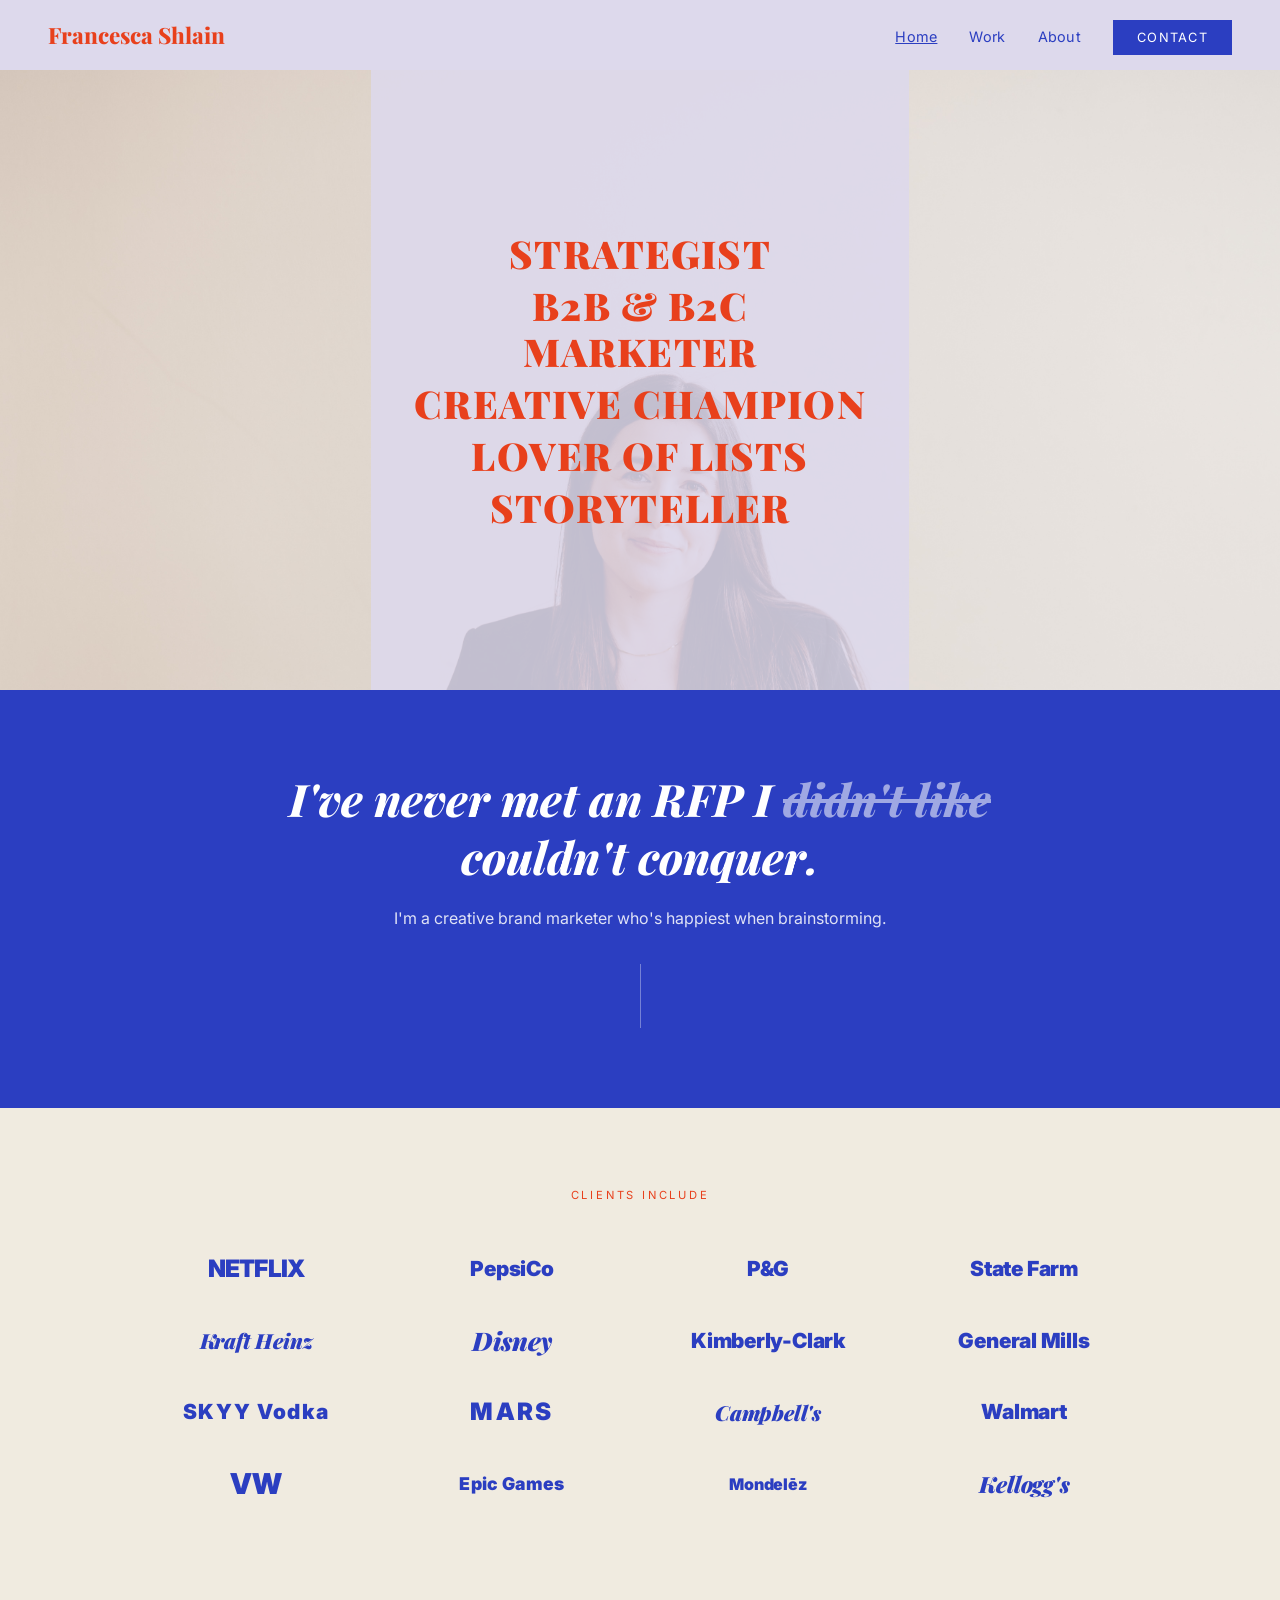
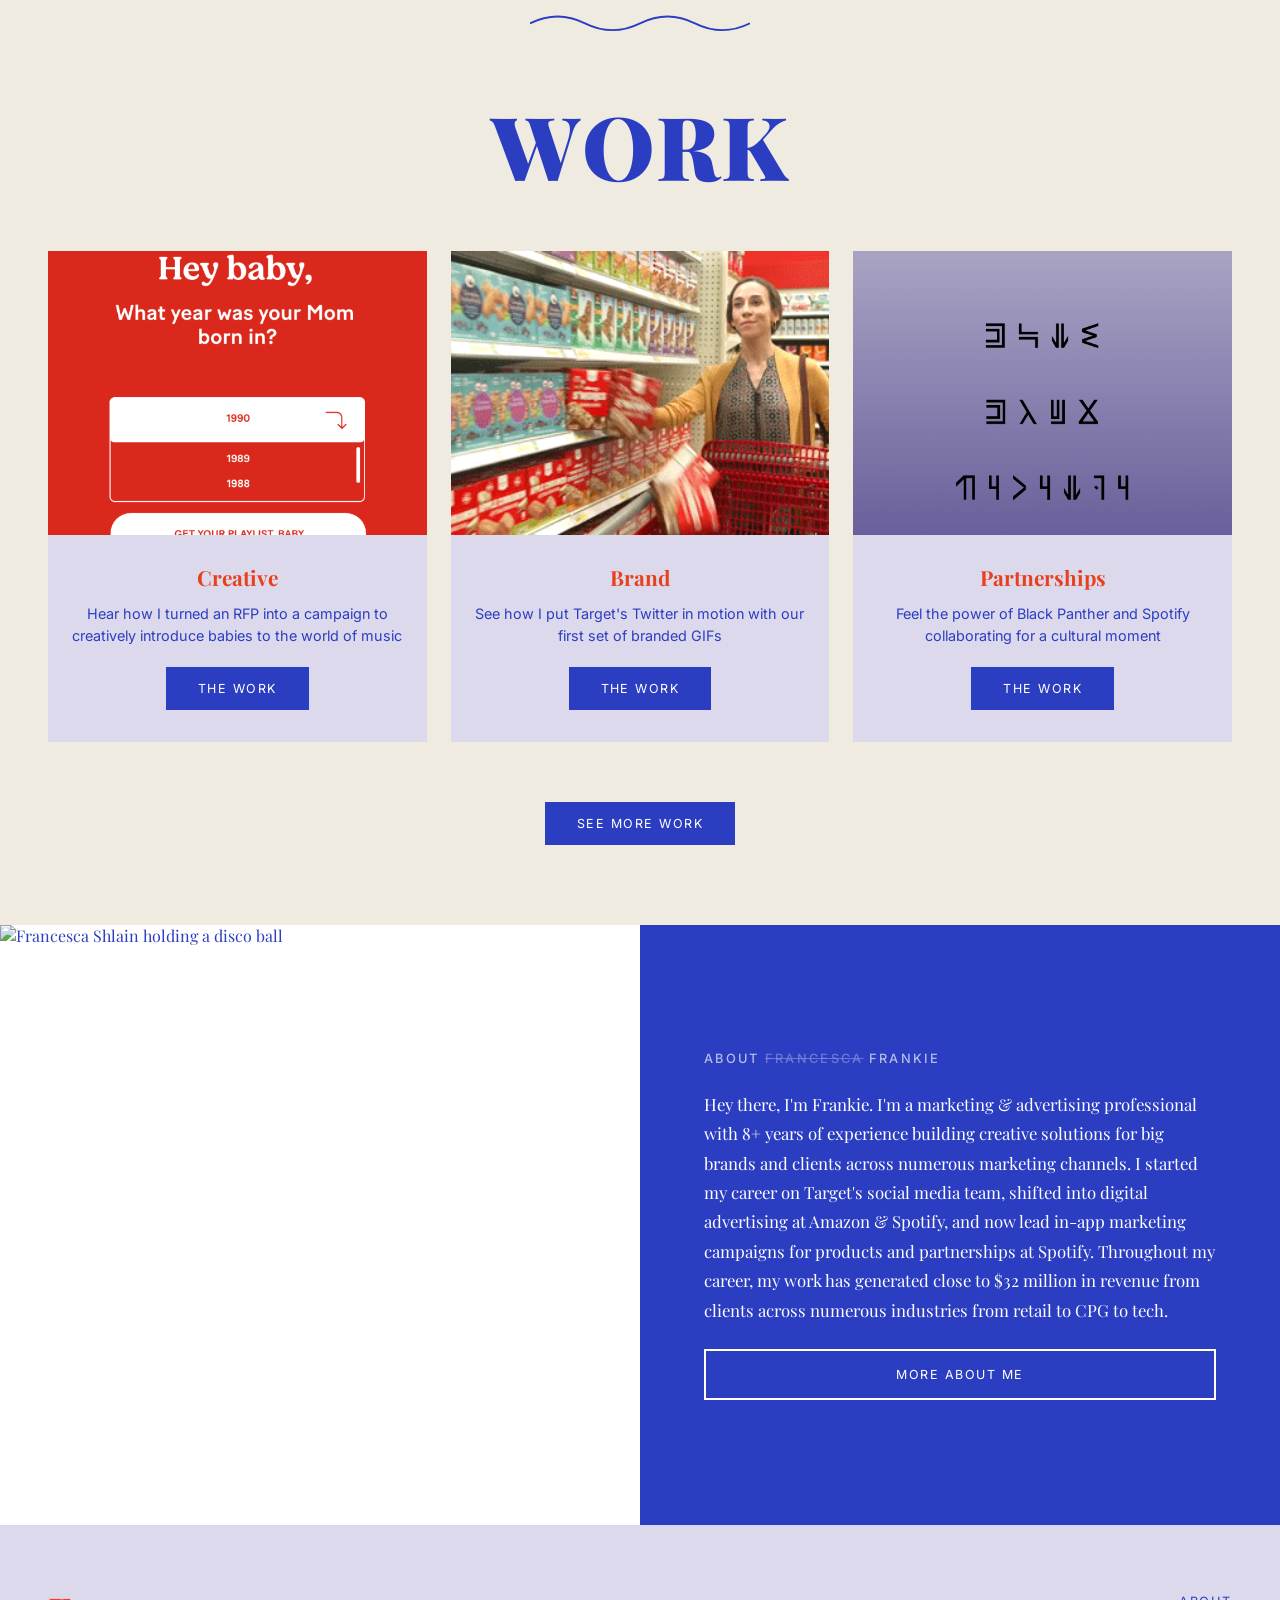
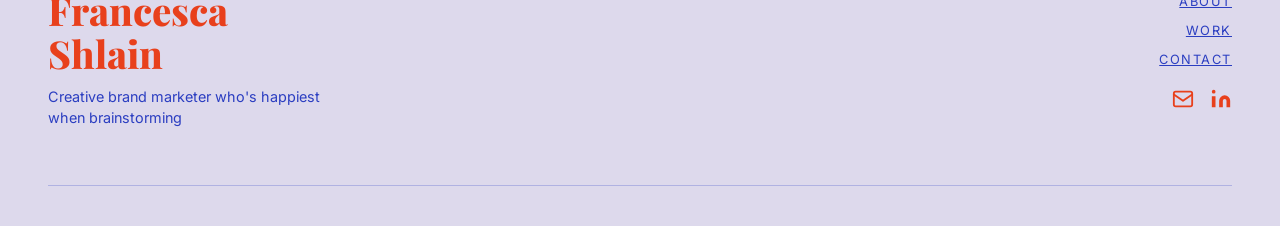
==== index.html @ 922eeb68 "Initial portfolio build" ====
<!DOCTYPE html>
<html lang="en">
<head>
  <meta charset="UTF-8">
  <meta name="viewport" content="width=device-width, initial-scale=1.0">
  <title>Francesca Shlain — Creative Brand Marketer</title>
  <link rel="preconnect" href="https://fonts.googleapis.com">
  <link rel="preconnect" href="https://fonts.gstatic.com" crossorigin>
  <link href="https://fonts.googleapis.com/css2?family=Playfair+Display:ital,wght@0,700;0,800;0,900;1,700;1,800;1,900&family=Inter:wght@400;500;600&display=swap" rel="stylesheet">
  <link rel="stylesheet" href="style.css">
</head>
<body>

  <!-- NAV -->
  <nav>
    <a href="index.html" class="nav-logo">Francesca Shlain</a>
    <ul class="nav-links">
      <li><a href="index.html" class="active">Home</a></li>
      <li><a href="work.html">Work</a></li>
      <li><a href="about.html">About</a></li>
      <li><a href="contact.html" class="nav-cta">Contact</a></li>
    </ul>
  </nav>

  <!-- HERO -->
  <section class="hero">
    <div class="hero-bg"></div>
    <div class="hero-center">
      <div class="hero-titles">
        <span class="hero-title">Strategist</span>
        <span class="hero-title">B2B &amp; B2C Marketer</span>
        <span class="hero-title">Creative Champion</span>
        <span class="hero-title">Lover of Lists</span>
        <span class="hero-title">Storyteller</span>
      </div>
    </div>
  </section>

  <!-- TAGLINE -->
  <section class="tagline-section">
    <h2 class="tagline-heading">
      I've never met an RFP I <s>didn't like</s> couldn't conquer.
    </h2>
    <p class="tagline-sub">I'm a creative brand marketer who's happiest when brainstorming.</p>
    <div class="tagline-divider"></div>
  </section>

  <!-- CLIENTS -->
  <section class="clients-section">
    <p class="clients-label">Clients Include</p>
    <div class="clients-grid">
      <!--
        To use real logos: replace each <span> with
        <img src="assets/images/logos/netflix.svg" alt="Netflix">
        and remove the text + font-weight styles.
      -->
      <span class="client-logo logo-netflix">NETFLIX</span>
      <span class="client-logo logo-pepsico">PepsiCo</span>
      <span class="client-logo logo-pg">P&amp;G</span>
      <span class="client-logo logo-statefarm">State Farm</span>
      <span class="client-logo logo-kraftheinz">Kraft Heinz</span>
      <span class="client-logo logo-disney">Disney</span>
      <span class="client-logo logo-kc">Kimberly-Clark</span>
      <span class="client-logo logo-gm">General Mills</span>
      <span class="client-logo logo-skyy">SKYY Vodka</span>
      <span class="client-logo logo-mars">MARS</span>
      <span class="client-logo logo-campbells">Campbell's</span>
      <span class="client-logo logo-walmart">Walmart</span>
      <span class="client-logo logo-vw">VW</span>
      <span class="client-logo logo-epic">Epic Games</span>
      <span class="client-logo logo-mondelez">Mondelēz</span>
      <span class="client-logo logo-kelloggs">Kellogg's</span>
    </div>
  </section>

  <!-- WAVY DIVIDER -->
  <div class="wavy-divider">
    <svg viewBox="0 0 240 40" fill="none" xmlns="http://www.w3.org/2000/svg" aria-hidden="true">
      <path d="M0 20 Q30 5 60 20 Q90 35 120 20 Q150 5 180 20 Q210 35 240 20" stroke="#2B3EC1" stroke-width="2" fill="none"/>
    </svg>
  </div>

  <!-- WORK PREVIEW -->
  <section class="work-section">
    <h2 class="work-heading">Work</h2>
    <div class="work-grid">

      <div class="work-card">
        <img src="assets/images/work-creative.png" alt="Creative — Baby playlist campaign" class="work-card-img">
        <div class="work-card-body">
          <h3 class="work-card-title">Creative</h3>
          <p class="work-card-desc">Hear how I turned an RFP into a campaign to creatively introduce babies to the world of music</p>
          <a href="work.html#creative" class="btn-blue">The Work</a>
        </div>
      </div>

      <div class="work-card">
        <img src="assets/images/work-brand.gif" alt="Brand — Target Twitter GIFs" class="work-card-img">
        <div class="work-card-body">
          <h3 class="work-card-title">Brand</h3>
          <p class="work-card-desc">See how I put Target's Twitter in motion with our first set of branded GIFs</p>
          <a href="work.html#brand" class="btn-blue">The Work</a>
        </div>
      </div>

      <div class="work-card">
        <img src="assets/images/work-partnerships.png" alt="Partnerships — Black Panther x Spotify" class="work-card-img">
        <div class="work-card-body">
          <h3 class="work-card-title">Partnerships</h3>
          <p class="work-card-desc">Feel the power of Black Panther and Spotify collaborating for a cultural moment</p>
          <a href="work.html#partnerships" class="btn-blue">The Work</a>
        </div>
      </div>

    </div>
    <div class="center">
      <a href="work.html" class="btn-blue">See More Work</a>
    </div>
  </section>

  <!-- ABOUT PREVIEW -->
  <section class="about-split">
    <div class="about-photo-side">
      <img src="assets/images/about-photo.gif" alt="Francesca Shlain holding a disco ball">
    </div>
    <div class="about-text-side">
      <p class="about-eyebrow">About <s>Francesca</s> Frankie</p>
      <p class="about-body">
        Hey there, I'm Frankie. I'm a marketing &amp; advertising professional with 8+ years of experience
        building creative solutions for big brands and clients across numerous marketing channels. I started
        my career on Target's social media team, shifted into digital advertising at Amazon &amp; Spotify,
        and now lead in-app marketing campaigns for products and partnerships at Spotify. Throughout my
        career, my work has generated close to $32 million in revenue from clients across numerous
        industries from retail to CPG to tech.
      </p>
      <a href="about.html" class="btn-outline-white">More About Me</a>
    </div>
  </section>

  <!-- FOOTER -->
  <footer>
    <div class="footer-left">
      <div class="footer-name">Francesca<br>Shlain</div>
      <p class="footer-tagline">Creative brand marketer who's happiest when brainstorming</p>
    </div>
    <div class="footer-right">
      <ul class="footer-nav">
        <li><a href="about.html">About</a></li>
        <li><a href="work.html">Work</a></li>
        <li><a href="contact.html">Contact</a></li>
      </ul>
      <div class="footer-icons">
        <a href="mailto:fshlain@umich.edu" title="Email" aria-label="Email">
          <svg width="22" height="22" viewBox="0 0 24 24" fill="none" stroke="currentColor" stroke-width="2" stroke-linecap="round" stroke-linejoin="round"><rect x="2" y="4" width="20" height="16" rx="2"/><path d="m2 7 10 7 10-7"/></svg>
        </a>
        <a href="https://www.linkedin.com/in/francescashlain" title="LinkedIn" aria-label="LinkedIn" target="_blank" rel="noopener">
          <svg width="22" height="22" viewBox="0 0 24 24" fill="currentColor"><path d="M16 8a6 6 0 0 1 6 6v7h-4v-7a2 2 0 0 0-2-2 2 2 0 0 0-2 2v7h-4v-7a6 6 0 0 1 6-6z"/><rect x="2" y="9" width="4" height="12"/><circle cx="4" cy="4" r="2"/></svg>
        </a>
      </div>
    </div>
    <hr class="footer-rule">
  </footer>

</body>
</html>
---- style.css ----
/* =============================================
   Francesca Shlain — Portfolio
   style.css
   ============================================= */

*, *::before, *::after {
  box-sizing: border-box;
  margin: 0;
  padding: 0;
}

:root {
  --lavender: #ddd9ec;
  --blue:     #2B3EC1;
  --red:      #E8401C;
  --cream:    #f0ebe0;
  --white:    #ffffff;
}

body {
  font-family: 'Playfair Display', serif;
  color: var(--blue);
  overflow-x: hidden;
}

/* =============================================
   NAV
   ============================================= */
nav {
  background: var(--lavender);
  display: flex;
  justify-content: space-between;
  align-items: center;
  padding: 20px 48px;
  position: relative;
  z-index: 10;
}

.nav-logo {
  font-family: 'Playfair Display', serif;
  font-weight: 800;
  font-size: 1.4rem;
  color: var(--red);
  text-decoration: none;
}

.nav-links {
  list-style: none;
  display: flex;
  align-items: center;
  gap: 32px;
}

.nav-links a {
  font-family: 'Inter', sans-serif;
  font-size: 0.9rem;
  color: var(--blue);
  text-decoration: none;
  letter-spacing: 0.02em;
}

.nav-links a:hover,
.nav-links a.active {
  text-decoration: underline;
}

.nav-links .nav-cta {
  background: var(--blue);
  color: var(--white);
  padding: 10px 24px;
  font-size: 0.8rem;
  letter-spacing: 0.1em;
  text-transform: uppercase;
  text-decoration: none !important;
}

.nav-links .nav-cta:hover {
  opacity: 0.85;
}

/* =============================================
   HERO
   ============================================= */
.hero {
  position: relative;
  min-height: 620px;
  display: flex;
  align-items: stretch;
  justify-content: center;
  overflow: hidden;
  background: #c5c0b8; /* fallback while image loads */
}

.hero-bg {
  position: absolute;
  inset: 0;
  background-image: url('assets/images/hero-photo.jpg');
  background-size: cover;
  background-position: center top;
  background-repeat: no-repeat;
}

.hero-center {
  position: relative;
  z-index: 2;
  background: rgba(221, 217, 236, 0.88);
  width: 42%;
  display: flex;
  flex-direction: column;
  justify-content: center;
  align-items: center;
  padding: 100px 40px;
  text-align: center;
}

.hero-titles {
  display: flex;
  flex-direction: column;
  gap: 6px;
}

.hero-title {
  font-family: 'Playfair Display', serif;
  font-weight: 900;
  font-size: clamp(1.6rem, 3vw, 2.8rem);
  color: var(--red);
  text-transform: uppercase;
  letter-spacing: 0.03em;
  line-height: 1.2;
}

/* =============================================
   TAGLINE SECTION
   ============================================= */
.tagline-section {
  background: var(--blue);
  padding: 80px 48px;
  display: flex;
  flex-direction: column;
  align-items: center;
  text-align: center;
  gap: 20px;
}

.tagline-heading {
  font-family: 'Playfair Display', serif;
  font-weight: 800;
  font-style: italic;
  font-size: clamp(1.8rem, 3.5vw, 3rem);
  color: var(--white);
  max-width: 780px;
  line-height: 1.3;
}

.tagline-heading s {
  opacity: 0.55;
}

.tagline-sub {
  font-family: 'Inter', sans-serif;
  font-size: 1rem;
  color: rgba(255, 255, 255, 0.85);
  max-width: 560px;
  line-height: 1.6;
}

.tagline-divider {
  width: 1px;
  height: 64px;
  background: rgba(255, 255, 255, 0.35);
  margin-top: 12px;
}

/* =============================================
   CLIENTS SECTION
   ============================================= */
.clients-section {
  background: var(--cream);
  padding: 80px 48px;
}

.clients-label {
  font-family: 'Inter', sans-serif;
  font-size: 0.7rem;
  letter-spacing: 0.25em;
  text-transform: uppercase;
  color: var(--red);
  text-align: center;
  margin-bottom: 52px;
}

.clients-grid {
  display: grid;
  grid-template-columns: repeat(4, 1fr);
  gap: 40px 24px;
  max-width: 1000px;
  margin: 0 auto;
  align-items: center;
  justify-items: center;
}

/* Text-based logo styles — swap for <img> tags when you have SVGs */
.client-logo {
  font-family: 'Inter', sans-serif;
  font-weight: 900;
  font-size: 1.3rem;
  color: var(--blue);
  text-align: center;
  letter-spacing: -0.01em;
}

.logo-netflix  { font-size: 1.5rem; letter-spacing: -0.03em; }
.logo-disney   { font-family: 'Playfair Display', serif; font-style: italic; font-size: 1.6rem; }
.logo-mars     { font-size: 1.5rem; letter-spacing: 0.1em; }
.logo-campbells { font-family: 'Playfair Display', serif; font-style: italic; }
.logo-kelloggs { font-family: 'Playfair Display', serif; font-style: italic; font-size: 1.4rem; }
.logo-kraftheinz { font-family: 'Playfair Display', serif; font-style: italic; }
.logo-skyy     { letter-spacing: 0.08em; }
.logo-vw       { font-size: 1.8rem; }
.logo-epic     { font-size: 1.1rem; letter-spacing: 0.02em; }
.logo-mondelez { font-size: 1rem; }

/* =============================================
   WAVY DIVIDER
   ============================================= */
.wavy-divider {
  background: var(--cream);
  text-align: center;
  padding: 24px 0 8px;
}

.wavy-divider svg {
  width: 220px;
}

/* =============================================
   WORK SECTION
   ============================================= */
.work-section {
  background: var(--cream);
  padding: 32px 48px 80px;
}

.work-heading {
  font-family: 'Playfair Display', serif;
  font-weight: 900;
  font-size: clamp(3rem, 7vw, 5.5rem);
  color: var(--blue);
  text-transform: uppercase;
  text-align: center;
  margin-bottom: 48px;
  letter-spacing: 0.02em;
}

.work-grid {
  display: grid;
  grid-template-columns: repeat(3, 1fr);
  gap: 24px;
  max-width: 1200px;
  margin: 0 auto 52px;
}

.work-card {
  background: var(--lavender);
  display: flex;
  flex-direction: column;
}

.work-card-img {
  width: 100%;
  aspect-ratio: 4 / 3;
  object-fit: cover;
  display: block;
}

.work-card-placeholder {
  width: 100%;
  aspect-ratio: 4 / 3;
  background: #b5b0c8;
  display: flex;
  align-items: center;
  justify-content: center;
  font-family: 'Inter', sans-serif;
  font-size: 0.75rem;
  color: rgba(255, 255, 255, 0.7);
  text-align: center;
  padding: 16px;
}

.work-card-body {
  padding: 28px 24px 32px;
  flex: 1;
  display: flex;
  flex-direction: column;
  align-items: center;
  text-align: center;
  gap: 12px;
}

.work-card-title {
  font-family: 'Playfair Display', serif;
  font-weight: 700;
  font-size: 1.3rem;
  color: var(--red);
}

.work-card-desc {
  font-family: 'Inter', sans-serif;
  font-size: 0.9rem;
  color: var(--blue);
  line-height: 1.55;
  flex: 1;
}

/* =============================================
   BUTTONS
   ============================================= */
.btn-blue {
  display: inline-block;
  background: var(--blue);
  color: var(--white);
  font-family: 'Inter', sans-serif;
  font-size: 0.78rem;
  letter-spacing: 0.12em;
  text-transform: uppercase;
  text-decoration: none;
  padding: 14px 32px;
  margin-top: 8px;
  transition: opacity 0.15s;
}

.btn-blue:hover { opacity: 0.82; }

.btn-outline-white {
  display: inline-block;
  border: 2px solid var(--white);
  color: var(--white);
  font-family: 'Inter', sans-serif;
  font-size: 0.78rem;
  letter-spacing: 0.12em;
  text-transform: uppercase;
  text-decoration: none;
  padding: 16px 32px;
  text-align: center;
  transition: background 0.15s;
}

.btn-outline-white:hover { background: rgba(255, 255, 255, 0.12); }

.btn-outline-blue {
  display: inline-block;
  border: 2px solid var(--blue);
  color: var(--blue);
  font-family: 'Inter', sans-serif;
  font-size: 0.78rem;
  letter-spacing: 0.12em;
  text-transform: uppercase;
  text-decoration: none;
  padding: 16px 48px;
  text-align: center;
  transition: background 0.15s, color 0.15s;
}

.btn-outline-blue:hover {
  background: var(--blue);
  color: var(--white);
}

.center { text-align: center; }

/* =============================================
   ABOUT SPLIT (HOME PREVIEW)
   ============================================= */
.about-split {
  display: grid;
  grid-template-columns: 1fr 1fr;
  min-height: 600px;
}

.about-photo-side {
  background: var(--white);
  overflow: hidden;
  display: flex;
  align-items: flex-end;
}

.about-photo-side img {
  width: 100%;
  height: 100%;
  object-fit: cover;
  object-position: center top;
  display: block;
}

.about-placeholder {
  width: 100%;
  min-height: 500px;
  background: #d9d4c7;
  display: flex;
  align-items: center;
  justify-content: center;
  font-family: 'Inter', sans-serif;
  font-size: 0.8rem;
  color: #888;
  text-align: center;
  padding: 24px;
}

.about-text-side {
  background: var(--blue);
  padding: 80px 64px;
  display: flex;
  flex-direction: column;
  justify-content: center;
  gap: 24px;
}

.about-eyebrow {
  font-family: 'Inter', sans-serif;
  font-weight: 500;
  font-size: 0.8rem;
  letter-spacing: 0.18em;
  text-transform: uppercase;
  color: rgba(255, 255, 255, 0.65);
}

.about-eyebrow s { opacity: 0.45; }

.about-body {
  font-family: 'Playfair Display', serif;
  font-size: 1.05rem;
  color: var(--white);
  line-height: 1.75;
}

/* Full about page */
.about-page {
  display: grid;
  grid-template-columns: 1fr 1fr;
  min-height: 700px;
}

.about-page .about-photo-side {
  min-height: 600px;
}

/* =============================================
   WORK PAGE
   ============================================= */
.page-hero {
  background: var(--lavender);
  padding: 80px 48px 64px;
  text-align: center;
}

.page-title {
  font-family: 'Playfair Display', serif;
  font-weight: 900;
  font-size: clamp(3rem, 7vw, 5.5rem);
  color: var(--blue);
  text-transform: uppercase;
}

.work-full-grid {
  background: var(--cream);
  padding: 64px 48px;
  display: grid;
  grid-template-columns: repeat(3, 1fr);
  gap: 24px;
  max-width: 1200px;
  margin: 0 auto;
}

/* =============================================
   CONTACT PAGE
   ============================================= */
.contact-section {
  background: var(--blue);
  min-height: 70vh;
  display: flex;
  flex-direction: column;
  align-items: center;
  justify-content: center;
  padding: 100px 48px;
  text-align: center;
  gap: 32px;
}

.contact-heading {
  font-family: 'Playfair Display', serif;
  font-weight: 800;
  font-style: italic;
  font-size: clamp(2rem, 4vw, 3.5rem);
  color: var(--white);
  max-width: 680px;
  line-height: 1.25;
}

.contact-sub {
  font-family: 'Inter', sans-serif;
  font-size: 1rem;
  color: rgba(255, 255, 255, 0.75);
  max-width: 480px;
  line-height: 1.6;
}

.contact-email {
  font-family: 'Playfair Display', serif;
  font-size: 1.4rem;
  color: var(--white);
  text-decoration: none;
  border-bottom: 2px solid rgba(255, 255, 255, 0.4);
  padding-bottom: 4px;
  transition: border-color 0.15s;
}

.contact-email:hover { border-color: var(--white); }

/* =============================================
   FOOTER
   ============================================= */
footer {
  background: var(--lavender);
  padding: 64px 48px 40px;
  display: grid;
  grid-template-columns: 1fr 1fr;
  gap: 48px;
}

.footer-left {
  display: flex;
  flex-direction: column;
  gap: 12px;
}

.footer-name {
  font-family: 'Playfair Display', serif;
  font-weight: 800;
  font-size: 2.4rem;
  color: var(--red);
  line-height: 1.1;
}

.footer-tagline {
  font-family: 'Inter', sans-serif;
  font-size: 0.9rem;
  color: var(--blue);
  max-width: 300px;
  line-height: 1.5;
}

.footer-right {
  display: flex;
  flex-direction: column;
  align-items: flex-end;
  gap: 20px;
}

.footer-nav {
  list-style: none;
  display: flex;
  flex-direction: column;
  align-items: flex-end;
  gap: 8px;
}

.footer-nav a {
  font-family: 'Inter', sans-serif;
  font-size: 0.8rem;
  letter-spacing: 0.12em;
  text-transform: uppercase;
  color: var(--blue);
  text-decoration: underline;
}

.footer-nav a:hover { opacity: 0.7; }

.footer-icons {
  display: flex;
  gap: 16px;
  align-items: center;
  color: var(--red);
}

.footer-icons a {
  color: var(--red);
  text-decoration: none;
  display: flex;
  align-items: center;
  transition: opacity 0.15s;
}

.footer-icons a:hover { opacity: 0.7; }

.footer-rule {
  grid-column: 1 / -1;
  border: none;
  border-top: 1px solid rgba(43, 62, 193, 0.25);
  margin-top: 8px;
}

/* =============================================
   RESPONSIVE
   ============================================= */
@media (max-width: 960px) {
  nav { padding: 16px 24px; }
  .hero-center { width: 60%; }
  .clients-grid { grid-template-columns: repeat(3, 1fr); }
  .work-grid,
  .work-full-grid { grid-template-columns: 1fr 1fr; }
  .about-split,
  .about-page { grid-template-columns: 1fr; }
  .about-photo-side { min-height: 380px; }
  footer { grid-template-columns: 1fr; }
  .footer-right { align-items: flex-start; }
  .footer-nav { align-items: flex-start; }
}

@media (max-width: 640px) {
  nav { padding: 14px 20px; gap: 12px; }
  .nav-links { gap: 16px; }
  .hero-center { width: 80%; padding: 60px 24px; }
  .tagline-section,
  .clients-section,
  .work-section,
  .page-hero { padding-left: 24px; padding-right: 24px; }
  .about-text-side { padding: 48px 24px; }
  .clients-grid { grid-template-columns: repeat(2, 1fr); }
  .work-grid,
  .work-full-grid { grid-template-columns: 1fr; max-width: 480px; margin-left: auto; margin-right: auto; }
  footer { padding: 48px 24px 32px; }
  .contact-section { padding: 64px 24px; }
}
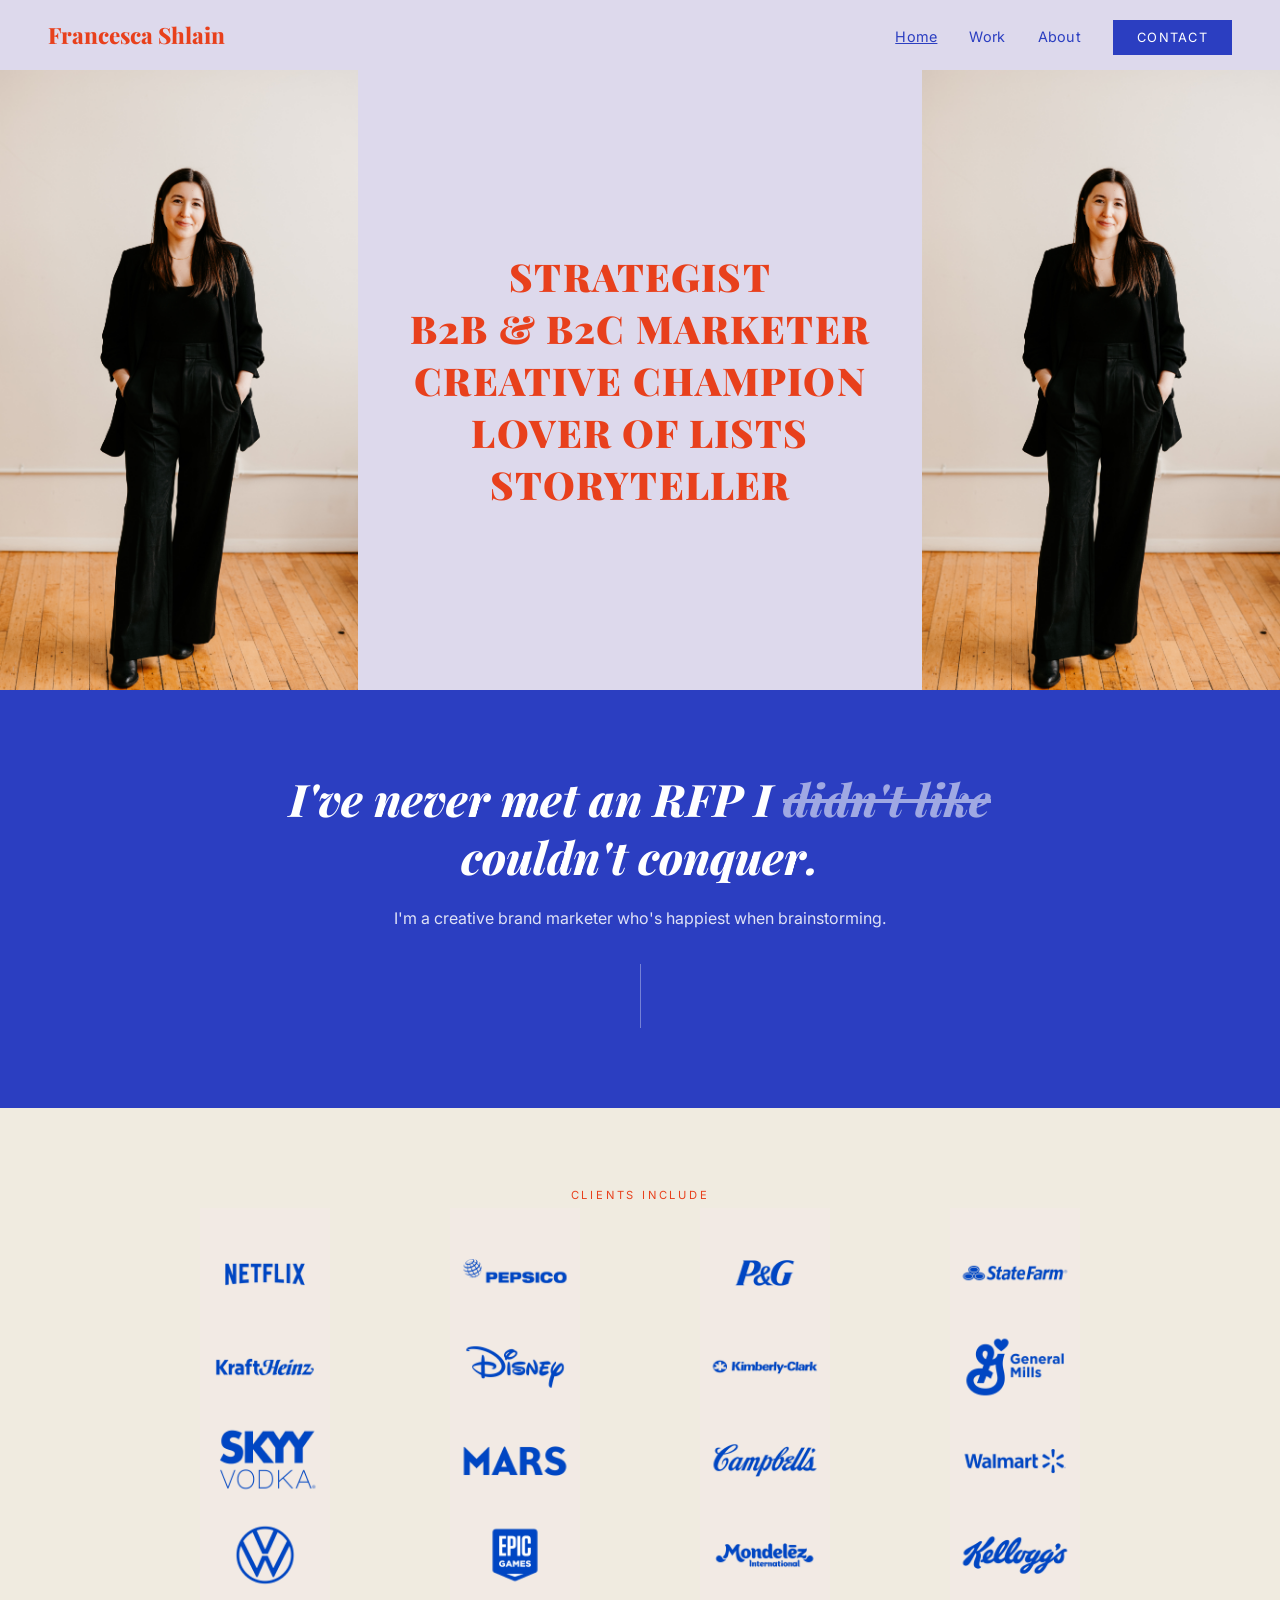
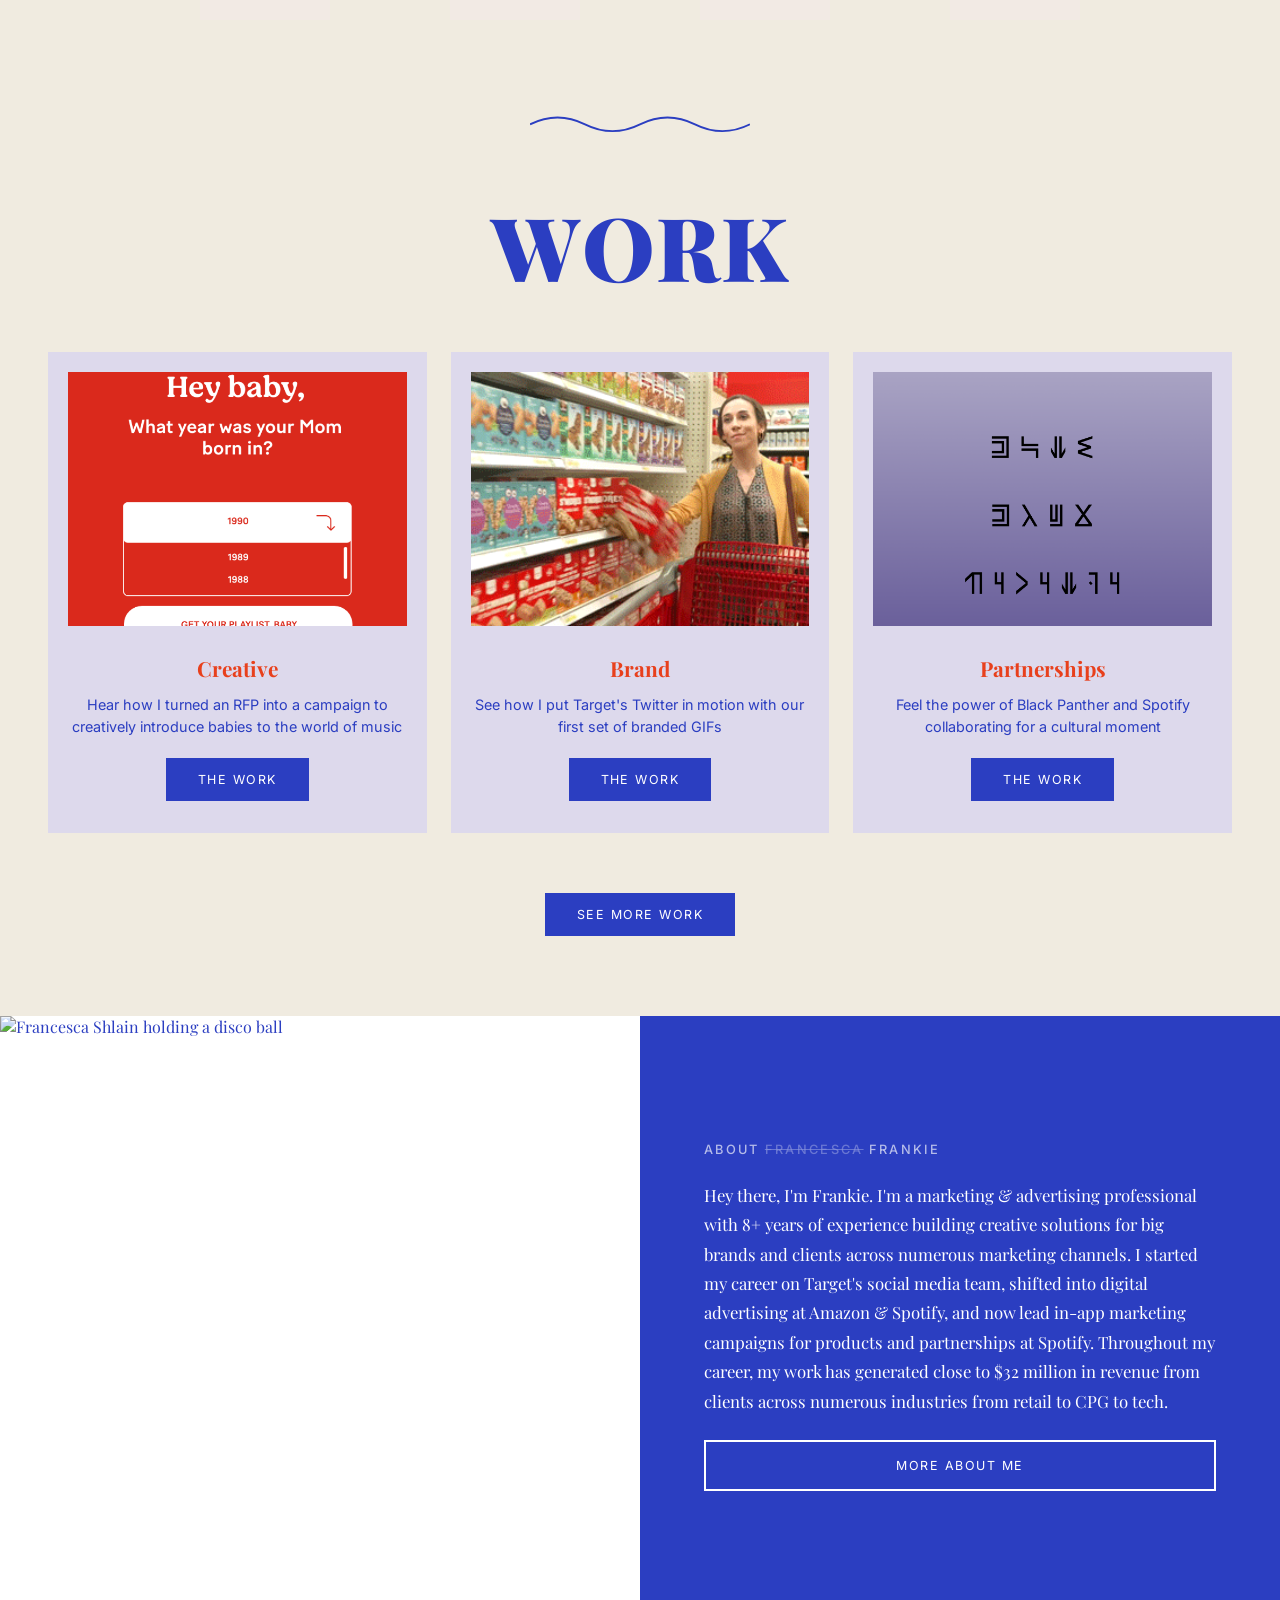
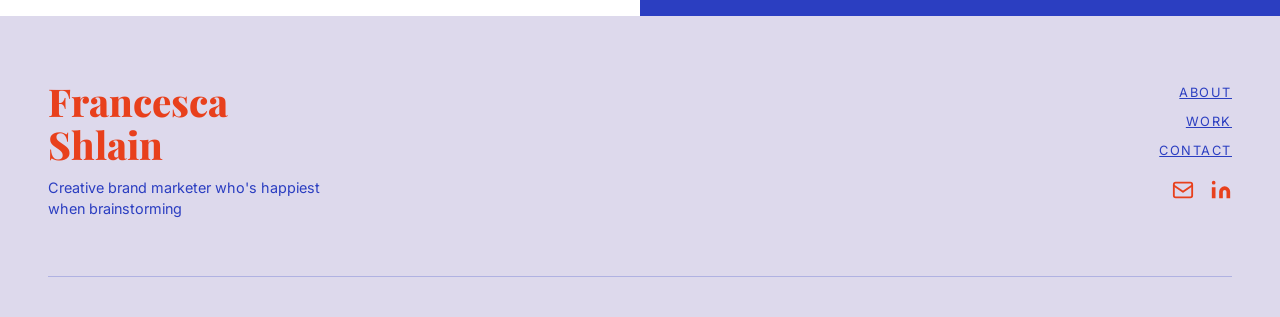
==== commit 7f25b901: "Build out full site — all pages, logos, project pages, images" ====
--- a/index.html
+++ b/index.html
@@ -24,7 +24,7 @@
 
   <!-- HERO -->
   <section class="hero">
-    <div class="hero-bg"></div>
+    <div class="hero-photo-side"></div>
     <div class="hero-center">
       <div class="hero-titles">
         <span class="hero-title">Strategist</span>
@@ -34,6 +34,7 @@
         <span class="hero-title">Storyteller</span>
       </div>
     </div>
+    <div class="hero-photo-side"></div>
   </section>
 
   <!-- TAGLINE -->
@@ -49,27 +50,22 @@
   <section class="clients-section">
     <p class="clients-label">Clients Include</p>
     <div class="clients-grid">
-      <!--
-        To use real logos: replace each <span> with
-        <img src="assets/images/logos/netflix.svg" alt="Netflix">
-        and remove the text + font-weight styles.
-      -->
-      <span class="client-logo logo-netflix">NETFLIX</span>
-      <span class="client-logo logo-pepsico">PepsiCo</span>
-      <span class="client-logo logo-pg">P&amp;G</span>
-      <span class="client-logo logo-statefarm">State Farm</span>
-      <span class="client-logo logo-kraftheinz">Kraft Heinz</span>
-      <span class="client-logo logo-disney">Disney</span>
-      <span class="client-logo logo-kc">Kimberly-Clark</span>
-      <span class="client-logo logo-gm">General Mills</span>
-      <span class="client-logo logo-skyy">SKYY Vodka</span>
-      <span class="client-logo logo-mars">MARS</span>
-      <span class="client-logo logo-campbells">Campbell's</span>
-      <span class="client-logo logo-walmart">Walmart</span>
-      <span class="client-logo logo-vw">VW</span>
-      <span class="client-logo logo-epic">Epic Games</span>
-      <span class="client-logo logo-mondelez">Mondelēz</span>
-      <span class="client-logo logo-kelloggs">Kellogg's</span>
+      <img src="assets/images/logos/netflix.png" alt="Netflix" class="client-logo">
+      <img src="assets/images/logos/pepsico.png" alt="PepsiCo" class="client-logo">
+      <img src="assets/images/logos/pg.png" alt="P&G" class="client-logo">
+      <img src="assets/images/logos/state-farm.png" alt="State Farm" class="client-logo">
+      <img src="assets/images/logos/kraft-heinz.png" alt="Kraft Heinz" class="client-logo">
+      <img src="assets/images/logos/disney.png" alt="Disney" class="client-logo">
+      <img src="assets/images/logos/kimberly-clark.png" alt="Kimberly-Clark" class="client-logo">
+      <img src="assets/images/logos/general-mills.png" alt="General Mills" class="client-logo">
+      <img src="assets/images/logos/skyy.png" alt="SKYY Vodka" class="client-logo">
+      <img src="assets/images/logos/mars.png" alt="Mars" class="client-logo">
+      <img src="assets/images/logos/campbells.png" alt="Campbell's" class="client-logo">
+      <img src="assets/images/logos/walmart.png" alt="Walmart" class="client-logo">
+      <img src="assets/images/logos/vw.png" alt="Volkswagen" class="client-logo">
+      <img src="assets/images/logos/epic-games.png" alt="Epic Games" class="client-logo">
+      <img src="assets/images/logos/mondelez.png" alt="Mondelēz International" class="client-logo">
+      <img src="assets/images/logos/kelloggs.png" alt="Kellogg's" class="client-logo">
     </div>
   </section>
 
--- a/style.css
+++ b/style.css
@@ -82,18 +82,12 @@
    HERO
    ============================================= */
 .hero {
-  position: relative;
+  display: grid;
+  grid-template-columns: 1fr 44% 1fr;
   min-height: 620px;
-  display: flex;
-  align-items: stretch;
-  justify-content: center;
-  overflow: hidden;
-  background: #c5c0b8; /* fallback while image loads */
-}
-
-.hero-bg {
-  position: absolute;
-  inset: 0;
+}
+
+.hero-photo-side {
   background-image: url('assets/images/hero-photo.jpg');
   background-size: cover;
   background-position: center top;
@@ -101,10 +95,7 @@
 }
 
 .hero-center {
-  position: relative;
-  z-index: 2;
-  background: rgba(221, 217, 236, 0.88);
-  width: 42%;
+  background: var(--lavender);
   display: flex;
   flex-direction: column;
   justify-content: center;
@@ -186,39 +177,26 @@
   text-transform: uppercase;
   color: var(--red);
   text-align: center;
-  margin-bottom: 52px;
+  margin-bottom: 24px;
 }
 
 .clients-grid {
   display: grid;
   grid-template-columns: repeat(4, 1fr);
-  gap: 40px 24px;
+  gap: 0;
   max-width: 1000px;
   margin: 0 auto;
   align-items: center;
   justify-items: center;
 }
 
-/* Text-based logo styles — swap for <img> tags when you have SVGs */
 .client-logo {
-  font-family: 'Inter', sans-serif;
-  font-weight: 900;
-  font-size: 1.3rem;
-  color: var(--blue);
-  text-align: center;
-  letter-spacing: -0.01em;
-}
-
-.logo-netflix  { font-size: 1.5rem; letter-spacing: -0.03em; }
-.logo-disney   { font-family: 'Playfair Display', serif; font-style: italic; font-size: 1.6rem; }
-.logo-mars     { font-size: 1.5rem; letter-spacing: 0.1em; }
-.logo-campbells { font-family: 'Playfair Display', serif; font-style: italic; }
-.logo-kelloggs { font-family: 'Playfair Display', serif; font-style: italic; font-size: 1.4rem; }
-.logo-kraftheinz { font-family: 'Playfair Display', serif; font-style: italic; }
-.logo-skyy     { letter-spacing: 0.08em; }
-.logo-vw       { font-size: 1.8rem; }
-.logo-epic     { font-size: 1.1rem; letter-spacing: 0.02em; }
-.logo-mondelez { font-size: 1rem; }
+  width: 100%;
+  max-width: 130px;
+  height: auto;
+  display: block;
+  margin: -18px auto;
+}
 
 /* =============================================
    WAVY DIVIDER
@@ -267,10 +245,11 @@
 }
 
 .work-card-img {
-  width: 100%;
+  width: calc(100% - 40px);
   aspect-ratio: 4 / 3;
   object-fit: cover;
   display: block;
+  margin: 20px auto 0;
 }
 
 .work-card-placeholder {
@@ -447,23 +426,93 @@
 /* =============================================
    WORK PAGE
    ============================================= */
-.page-hero {
+.work-page-hero {
+  background: var(--blue);
+  padding: 80px 48px;
+  display: flex;
+  flex-direction: column;
+  align-items: center;
+  text-align: center;
+  gap: 24px;
+}
+
+.work-page-title {
+  font-family: 'Playfair Display', serif;
+  font-weight: 800;
+  font-size: clamp(2.5rem, 6vw, 5rem);
+  color: var(--white);
+  line-height: 1.1;
+}
+
+.work-page-title s { opacity: 0.45; }
+
+.work-page-sub {
+  font-family: 'Inter', sans-serif;
+  font-size: 1rem;
+  color: rgba(255, 255, 255, 0.8);
+  max-width: 720px;
+  line-height: 1.65;
+}
+
+/* Filter */
+.work-filter {
   background: var(--lavender);
-  padding: 80px 48px 64px;
-  text-align: center;
-}
-
-.page-title {
-  font-family: 'Playfair Display', serif;
-  font-weight: 900;
-  font-size: clamp(3rem, 7vw, 5.5rem);
-  color: var(--blue);
-  text-transform: uppercase;
-}
-
-.work-full-grid {
-  background: var(--cream);
-  padding: 64px 48px;
+  padding: 0 48px;
+}
+
+.filter-rule {
+  border: none;
+  border-top: 1.5px solid var(--red);
+  margin: 0;
+}
+
+.filter-inner {
+  display: flex;
+  align-items: baseline;
+  gap: 32px;
+  padding: 20px 0;
+}
+
+.filter-label {
+  font-family: 'Playfair Display', serif;
+  font-weight: 700;
+  font-size: 1.2rem;
+  color: var(--red);
+  white-space: nowrap;
+}
+
+.filter-list {
+  list-style: none;
+  display: flex;
+  flex-wrap: wrap;
+  gap: 8px 24px;
+}
+
+.filter-btn {
+  background: none;
+  border: none;
+  cursor: pointer;
+  font-family: 'Inter', sans-serif;
+  font-size: 0.9rem;
+  color: var(--blue);
+  text-decoration: underline;
+  padding: 0;
+}
+
+.filter-btn.active {
+  color: var(--red);
+  font-weight: 600;
+}
+
+.filter-btn:hover { color: var(--red); }
+
+/* Work page grid */
+.work-page-grid-wrap {
+  background: var(--lavender);
+  padding: 32px 48px 80px;
+}
+
+.work-page-grid {
   display: grid;
   grid-template-columns: repeat(3, 1fr);
   gap: 24px;
@@ -471,50 +520,471 @@
   margin: 0 auto;
 }
 
+.work-card {
+  display: flex;
+  flex-direction: column;
+  text-decoration: none;
+  color: inherit;
+}
+
+a.work-card:hover { opacity: 0.88; }
+
+/* =============================================
+   ABOUT PAGE
+   ============================================= */
+.about-hero-bar {
+  background: var(--lavender);
+  padding: 24px 48px 0;
+}
+
+.about-top-rule {
+  border: none;
+  border-top: 1.5px solid var(--red);
+  margin: 0;
+}
+
+.about-main {
+  background: var(--cream);
+  display: grid;
+  grid-template-columns: 1fr 1fr;
+  gap: 64px;
+  padding: 64px 80px;
+}
+
+.about-main-heading {
+  font-family: 'Playfair Display', serif;
+  font-weight: 800;
+  font-size: clamp(2.5rem, 4vw, 3.5rem);
+  color: var(--red);
+  line-height: 1.15;
+  margin-bottom: 32px;
+}
+
+.about-main-heading s { opacity: 0.45; }
+
+.about-main-body {
+  font-family: 'Inter', sans-serif;
+  font-size: 0.95rem;
+  color: var(--red);
+  line-height: 1.75;
+  margin-bottom: 20px;
+}
+
+.about-seated-photo {
+  width: 100%;
+  max-width: 480px;
+  height: auto;
+  display: block;
+  margin-bottom: 32px;
+}
+
+.expertise-section {
+  background: var(--lavender);
+  padding: 64px 48px 32px;
+}
+
+.expertise-heading {
+  font-family: 'Playfair Display', serif;
+  font-weight: 900;
+  font-size: clamp(2rem, 4vw, 3rem);
+  color: var(--red);
+  text-transform: uppercase;
+  text-align: center;
+  margin-bottom: 52px;
+  letter-spacing: 0.04em;
+}
+
+.expertise-grid {
+  display: grid;
+  grid-template-columns: repeat(5, 1fr);
+  gap: 40px 24px;
+  max-width: 1000px;
+  margin: 0 auto;
+  text-align: center;
+}
+
+.expertise-item {
+  display: flex;
+  flex-direction: column;
+  align-items: center;
+  gap: 16px;
+}
+
+.expertise-icon {
+  width: 90px;
+  height: 90px;
+  background: rgba(240, 235, 224, 0.6);
+  border-radius: 50%;
+  display: flex;
+  align-items: center;
+  justify-content: center;
+  padding: 20px;
+  color: var(--red);
+}
+
+.expertise-icon svg {
+  width: 100%;
+  height: 100%;
+}
+
+.expertise-label {
+  font-family: 'Inter', sans-serif;
+  font-size: 0.72rem;
+  letter-spacing: 0.12em;
+  text-transform: uppercase;
+  color: var(--red);
+  line-height: 1.5;
+}
+
+@media (max-width: 960px) {
+  .about-main { grid-template-columns: 1fr; gap: 40px; padding: 48px 32px; }
+  .expertise-grid { grid-template-columns: repeat(3, 1fr); }
+}
+
+@media (max-width: 600px) {
+  .expertise-grid { grid-template-columns: repeat(2, 1fr); }
+  .about-hero-bar { padding: 16px 24px 0; }
+}
+
 /* =============================================
    CONTACT PAGE
    ============================================= */
-.contact-section {
+.contact-page {
   background: var(--blue);
-  min-height: 70vh;
-  display: flex;
-  flex-direction: column;
+  display: grid;
+  grid-template-columns: 1fr 1fr;
+  min-height: 80vh;
+  padding: 80px 80px;
+  gap: 80px;
+  align-items: start;
+}
+
+.contact-left {
+  display: flex;
+  flex-direction: column;
+  gap: 28px;
+  padding-top: 16px;
+}
+
+.contact-page-heading {
+  font-family: 'Playfair Display', serif;
+  font-weight: 800;
+  font-size: clamp(2.2rem, 4vw, 3.5rem);
+  color: var(--white);
+  line-height: 1.2;
+}
+
+.contact-page-heading s { opacity: 0.45; }
+
+.contact-wavy { width: 200px; }
+
+.contact-email-link {
+  font-family: 'Inter', sans-serif;
+  font-size: 1rem;
+  color: var(--white);
+  text-decoration: none;
+}
+
+.contact-email-link:hover { text-decoration: underline; }
+
+.contact-resume-btn {
+  display: inline-block;
+  border: 2px solid var(--white);
+  color: var(--white);
+  font-family: 'Inter', sans-serif;
+  font-size: 0.8rem;
+  letter-spacing: 0.15em;
+  text-transform: uppercase;
+  text-decoration: none;
+  padding: 14px 40px;
+  width: fit-content;
+  transition: background 0.15s;
+}
+
+.contact-resume-btn:hover { background: rgba(255,255,255,0.1); }
+
+.contact-social-icons {
+  display: flex;
+  gap: 16px;
+  color: var(--white);
+}
+
+.contact-social-icons a {
+  color: var(--white);
+  text-decoration: none;
+  display: flex;
+  align-items: center;
+  transition: opacity 0.15s;
+}
+
+.contact-social-icons a:hover { opacity: 0.7; }
+
+/* Form */
+.contact-right { padding-top: 8px; }
+
+.contact-form {
+  display: flex;
+  flex-direction: column;
+  gap: 24px;
+}
+
+.form-label {
+  font-family: 'Inter', sans-serif;
+  font-size: 1rem;
+  color: var(--white);
+  display: block;
+  margin-bottom: 8px;
+}
+
+.form-sublabel {
+  font-family: 'Inter', sans-serif;
+  font-size: 0.85rem;
+  color: var(--white);
+  display: block;
+  margin-bottom: 8px;
+}
+
+.form-sublabel span { opacity: 0.65; }
+
+.form-row {
+  display: grid;
+  grid-template-columns: 1fr 1fr;
+  gap: 16px;
+}
+
+.form-input {
+  width: 100%;
+  background: var(--white);
+  border: none;
+  padding: 14px 12px;
+  font-family: 'Inter', sans-serif;
+  font-size: 0.9rem;
+  color: var(--blue);
+  outline: none;
+}
+
+.form-textarea {
+  width: 100%;
+  background: var(--white);
+  border: none;
+  padding: 14px 12px;
+  font-family: 'Inter', sans-serif;
+  font-size: 0.9rem;
+  color: var(--blue);
+  outline: none;
+  resize: vertical;
+}
+
+.form-submit {
+  background: var(--white);
+  color: var(--blue);
+  border: none;
+  font-family: 'Inter', sans-serif;
+  font-size: 0.8rem;
+  letter-spacing: 0.15em;
+  text-transform: uppercase;
+  padding: 14px 48px;
+  cursor: pointer;
+  transition: opacity 0.15s;
+}
+
+.form-submit:hover { opacity: 0.85; }
+
+@media (max-width: 860px) {
+  .contact-page { grid-template-columns: 1fr; padding: 48px 24px; gap: 48px; }
+}
+
+/* =============================================
+   PROJECT PAGES
+   ============================================= */
+.project-main {
+  background: var(--cream);
+  padding: 64px 80px;
+}
+
+.project-title {
+  font-family: 'Playfair Display', serif;
+  font-weight: 800;
+  font-size: clamp(2rem, 4vw, 3.2rem);
+  color: var(--red);
+  line-height: 1.2;
+  max-width: 700px;
+  margin-bottom: 56px;
+}
+
+.project-content {
+  display: grid;
+  grid-template-columns: 1fr 280px;
+  gap: 80px;
+  align-items: start;
+}
+
+.project-section { margin-bottom: 40px; }
+
+.project-section-heading {
+  font-family: 'Playfair Display', serif;
+  font-weight: 700;
+  font-size: 1.4rem;
+  color: var(--red);
+  margin-bottom: 16px;
+}
+
+.project-section-body {
+  font-family: 'Inter', sans-serif;
+  font-size: 0.95rem;
+  color: var(--red);
+  line-height: 1.75;
+}
+
+.project-list {
+  list-style: none;
+  display: flex;
+  flex-direction: column;
+  gap: 12px;
+}
+
+.project-list li {
+  font-family: 'Inter', sans-serif;
+  font-size: 0.95rem;
+  color: var(--red);
+  line-height: 1.65;
+  padding-left: 20px;
+  position: relative;
+}
+
+.project-list li::before {
+  content: '·';
+  position: absolute;
+  left: 4px;
+  font-size: 1.2rem;
+  line-height: 1.5;
+}
+
+.project-sidebar {
+  display: flex;
+  flex-direction: column;
+  gap: 32px;
+  padding-top: 8px;
+}
+
+.sidebar-block { display: flex; flex-direction: column; gap: 6px; }
+
+.sidebar-label {
+  font-family: 'Playfair Display', serif;
+  font-weight: 700;
+  font-size: 1rem;
+  color: var(--blue);
+  margin-bottom: 4px;
+}
+
+.sidebar-item {
+  font-family: 'Inter', sans-serif;
+  font-size: 0.9rem;
+  color: var(--blue);
+  line-height: 1.5;
+}
+
+.sidebar-item em { font-style: italic; }
+
+/* Project media */
+.project-media {
+  background: var(--cream);
+  padding: 16px 80px 80px;
+}
+
+.project-media-grid {
+  display: grid;
+  grid-template-columns: 1fr 1fr;
+  gap: 24px;
+}
+
+.project-media-card {
+  background: var(--lavender);
+  border-radius: 8px;
+  overflow: hidden;
+  padding: 40px;
+  display: flex;
   align-items: center;
   justify-content: center;
-  padding: 100px 48px;
-  text-align: center;
-  gap: 32px;
-}
-
-.contact-heading {
-  font-family: 'Playfair Display', serif;
-  font-weight: 800;
-  font-style: italic;
-  font-size: clamp(2rem, 4vw, 3.5rem);
-  color: var(--white);
-  max-width: 680px;
-  line-height: 1.25;
-}
-
-.contact-sub {
-  font-family: 'Inter', sans-serif;
-  font-size: 1rem;
-  color: rgba(255, 255, 255, 0.75);
-  max-width: 480px;
-  line-height: 1.6;
-}
-
-.contact-email {
-  font-family: 'Playfair Display', serif;
-  font-size: 1.4rem;
-  color: var(--white);
+  min-height: 360px;
+}
+
+.project-media-card img {
+  width: 100%;
+  height: auto;
+  display: block;
+}
+
+.project-media-placeholder {
+  font-family: 'Inter', sans-serif;
+  font-size: 0.8rem;
+  color: rgba(43,62,193,0.5);
+  text-align: center;
+  line-height: 1.8;
+}
+
+.project-back {
+  background: var(--cream);
+  padding: 0 80px 48px;
+}
+
+.project-back-link {
+  font-family: 'Inter', sans-serif;
+  font-size: 0.9rem;
+  color: var(--blue);
   text-decoration: none;
-  border-bottom: 2px solid rgba(255, 255, 255, 0.4);
-  padding-bottom: 4px;
-  transition: border-color 0.15s;
-}
-
-.contact-email:hover { border-color: var(--white); }
+  letter-spacing: 0.04em;
+}
+
+/* iPhone mock */
+.iphone-mock {
+  position: relative;
+  width: 200px;
+  background: #1a1a1a;
+  border-radius: 36px;
+  padding: 14px 10px 20px;
+  box-shadow: 0 0 0 2px #3a3a3a, 0 20px 40px rgba(0,0,0,0.3);
+  display: flex;
+  flex-direction: column;
+  align-items: center;
+  gap: 8px;
+}
+
+.iphone-notch {
+  width: 60px;
+  height: 10px;
+  background: #1a1a1a;
+  border-radius: 0 0 10px 10px;
+  position: absolute;
+  top: 0;
+  left: 50%;
+  transform: translateX(-50%);
+  z-index: 2;
+}
+
+.iphone-mock img {
+  width: 100%;
+  border-radius: 24px;
+  display: block;
+}
+
+.iphone-home {
+  width: 60px;
+  height: 4px;
+  background: #444;
+  border-radius: 4px;
+  margin-top: 4px;
+}
+
+.project-back-link:hover { text-decoration: underline; }
+
+@media (max-width: 900px) {
+  .project-main,
+  .project-media,
+  .project-back { padding-left: 24px; padding-right: 24px; }
+  .project-content { grid-template-columns: 1fr; gap: 40px; }
+  .project-media-grid { grid-template-columns: 1fr; }
+}
 
 /* =============================================
    FOOTER
@@ -604,7 +1074,7 @@
    ============================================= */
 @media (max-width: 960px) {
   nav { padding: 16px 24px; }
-  .hero-center { width: 60%; }
+  .hero { grid-template-columns: 0 1fr 0; }
   .clients-grid { grid-template-columns: repeat(3, 1fr); }
   .work-grid,
   .work-full-grid { grid-template-columns: 1fr 1fr; }
@@ -619,7 +1089,8 @@
 @media (max-width: 640px) {
   nav { padding: 14px 20px; gap: 12px; }
   .nav-links { gap: 16px; }
-  .hero-center { width: 80%; padding: 60px 24px; }
+  .hero { grid-template-columns: 0 1fr 0; min-height: 480px; }
+  .hero-center { padding: 60px 24px; }
   .tagline-section,
   .clients-section,
   .work-section,
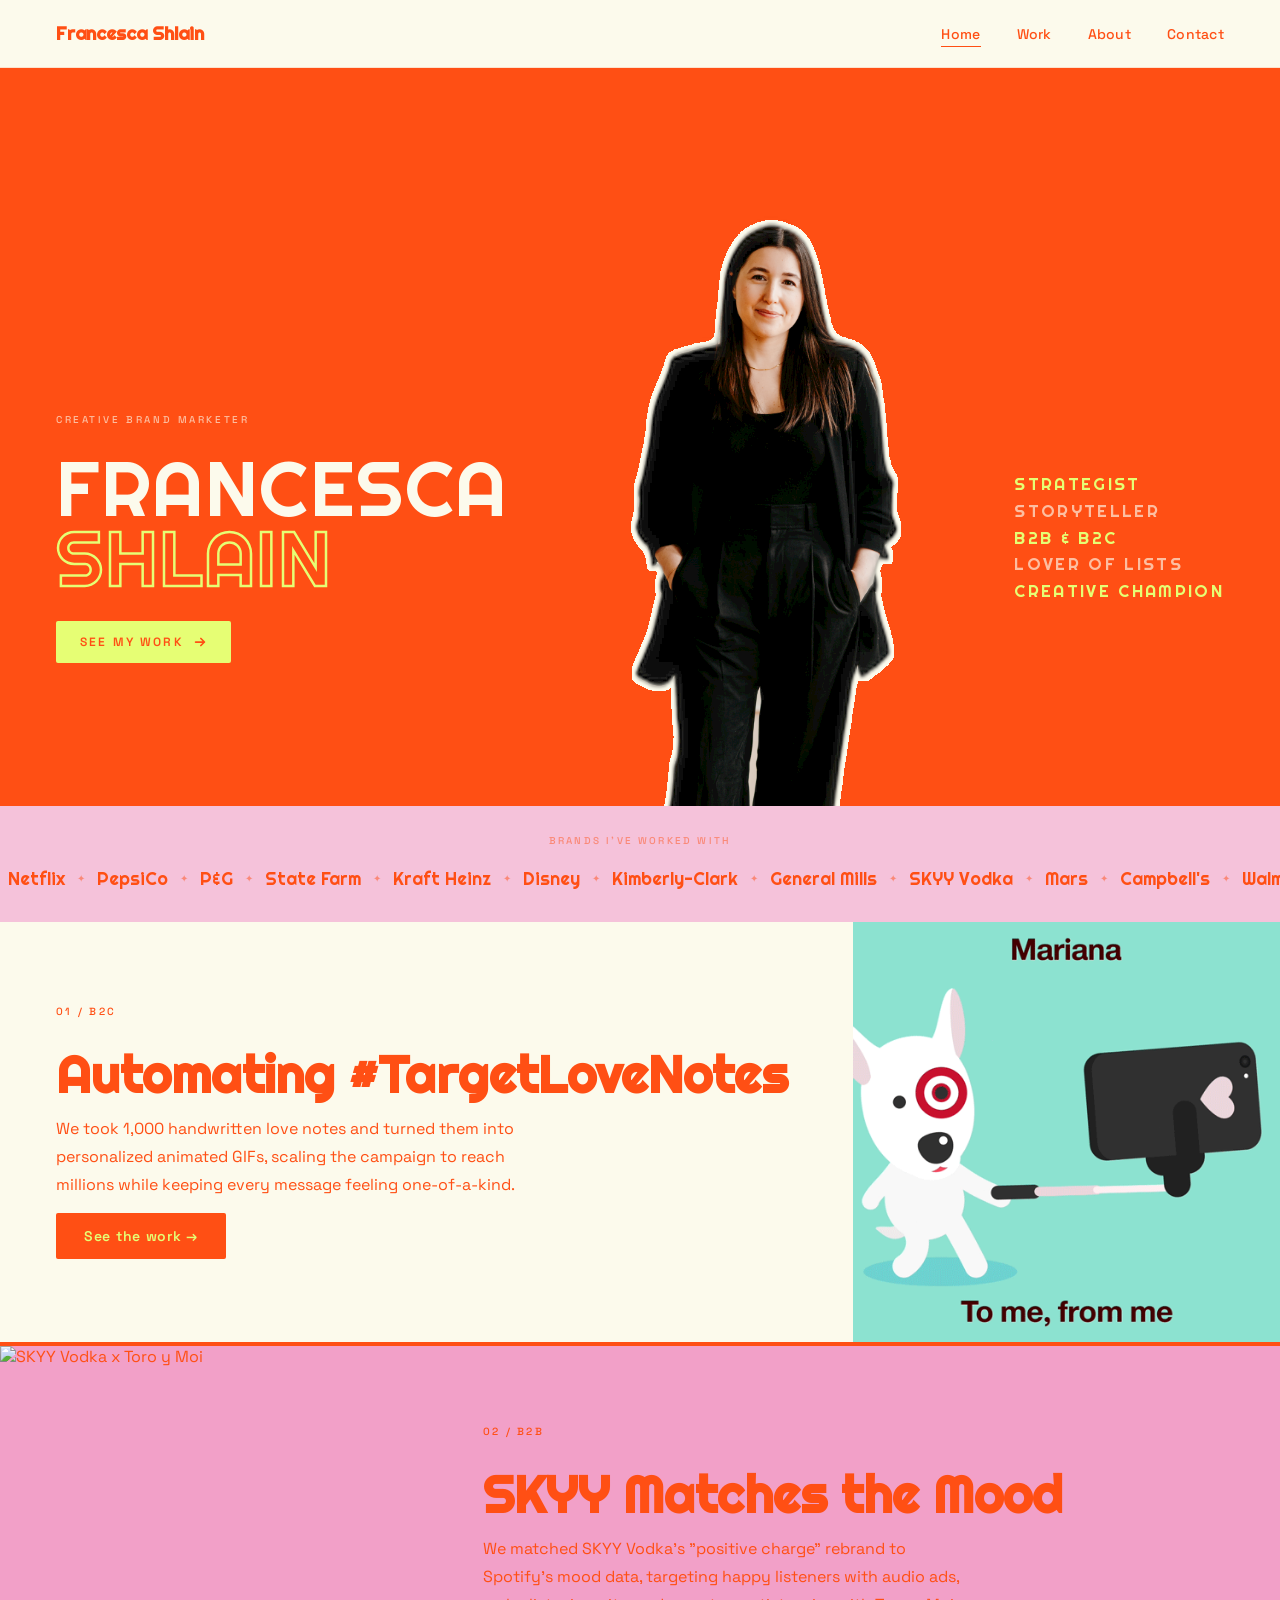
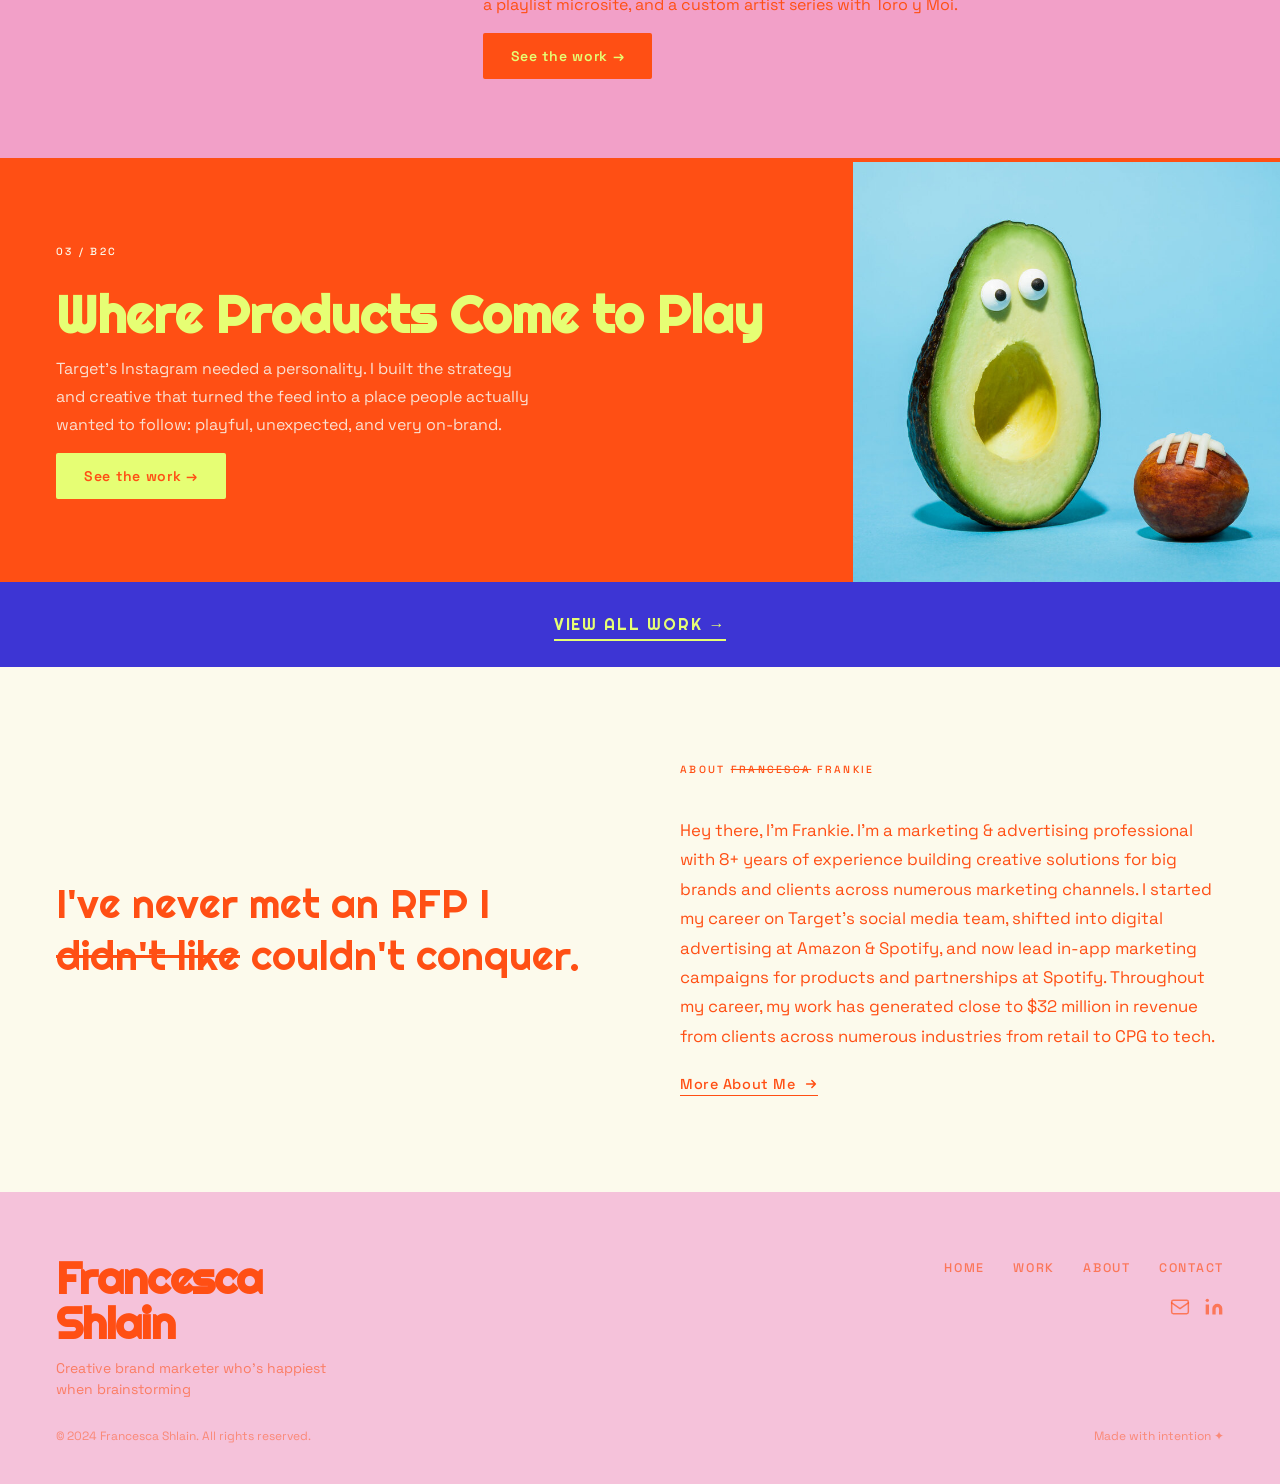
==== commit 268679f7: "Redesign homepage with bold editorial layout New Chelsea B-inspired color palette (orange, lime-yell" ====
--- a/index.html
+++ b/index.html
@@ -6,122 +6,1011 @@
   <title>Francesca Shlain — Creative Brand Marketer</title>
   <link rel="preconnect" href="https://fonts.googleapis.com">
   <link rel="preconnect" href="https://fonts.gstatic.com" crossorigin>
-  <link href="https://fonts.googleapis.com/css2?family=Playfair+Display:ital,wght@0,700;0,800;0,900;1,700;1,800;1,900&family=Inter:wght@400;500;600&display=swap" rel="stylesheet">
-  <link rel="stylesheet" href="style.css">
+  <link href="https://fonts.googleapis.com/css2?family=Righteous&family=Space+Grotesk:wght@400;500;600&display=swap" rel="stylesheet">
+
+  <style>
+    /* =============================================
+       RESET & BASE
+       ============================================= */
+    *, *::before, *::after {
+      box-sizing: border-box;
+      margin: 0;
+      padding: 0;
+    }
+
+    :root {
+      --orange:     #FF4F14;
+      --yellow:     #E6FE74;
+      --pink:       #F5C2DA;
+      --cream:      #FCFAEC;
+      --near-black: var(--orange);
+    }
+
+    html {
+      scroll-behavior: smooth;
+    }
+
+    body {
+      font-family: 'Space Grotesk', sans-serif;
+      font-weight: 400;
+      color: var(--near-black);
+      background: var(--cream);
+      overflow-x: hidden;
+    }
+
+    a { text-decoration: none; }
+
+    /* =============================================
+       KEYFRAMES
+       ============================================= */
+    @keyframes fadeUp {
+      from {
+        opacity: 0;
+        transform: translateY(28px);
+      }
+      to {
+        opacity: 1;
+        transform: translateY(0);
+      }
+    }
+
+    @keyframes marqueeScroll {
+      from { transform: translateX(0); }
+      to   { transform: translateX(-50%); }
+    }
+
+    @keyframes heroImgDrift {
+      from {
+        opacity: 0;
+        transform: rotate(-2deg) translateY(16px);
+      }
+      to {
+        opacity: 1;
+        transform: rotate(-2deg) translateY(0);
+      }
+    }
+
+    /* Scroll-triggered fade-up */
+    .reveal {
+      opacity: 0;
+      transform: translateY(30px);
+      transition: opacity 0.6s ease, transform 0.6s ease;
+    }
+
+    .reveal.visible {
+      opacity: 1;
+      transform: translateY(0);
+    }
+
+    /* =============================================
+       NAV
+       ============================================= */
+    .nav {
+      background: var(--cream);
+      display: flex;
+      justify-content: space-between;
+      align-items: center;
+      padding: 22px 56px;
+      position: sticky;
+      top: 0;
+      z-index: 100;
+      border-bottom: 1px solid rgba(255,79,20,0.15);
+    }
+
+    .nav-logo {
+      font-family: 'Righteous', sans-serif;
+      font-weight: 800;
+      font-size: 1.15rem;
+      color: var(--near-black);
+      letter-spacing: -0.01em;
+    }
+
+    .nav-links {
+      list-style: none;
+      display: flex;
+      align-items: center;
+      gap: 36px;
+    }
+
+    .nav-links a {
+      font-family: 'Space Grotesk', sans-serif;
+      font-weight: 500;
+      font-size: 0.875rem;
+      color: var(--near-black);
+      letter-spacing: 0.02em;
+      position: relative;
+      padding-bottom: 2px;
+    }
+
+    .nav-links a::after {
+      content: '';
+      position: absolute;
+      bottom: -2px;
+      left: 0;
+      width: 0;
+      height: 1.5px;
+      background: var(--orange);
+      transition: width 0.2s ease;
+    }
+
+    .nav-links a:hover::after,
+    .nav-links a.active::after {
+      width: 100%;
+    }
+
+    .nav-links a.active { color: var(--orange); }
+
+    /* =============================================
+       HERO — CUTOUT EDITORIAL
+       ============================================= */
+    @keyframes heroFigureUp {
+      from { opacity: 0; transform: translateY(48px); }
+      to   { opacity: 1; transform: translateY(0); }
+    }
+    @keyframes heroSideIn {
+      from { opacity: 0; transform: translateY(20px); }
+      to   { opacity: 1; transform: translateY(0); }
+    }
+
+    .hero {
+      background: var(--orange);
+      min-height: 100svh;
+      display: grid;
+      grid-template-columns: 1fr auto 1fr;
+      align-items: stretch;
+      overflow: hidden;
+      position: relative;
+      padding-bottom: 0;
+      margin-bottom: 0;
+    }
+
+    /* LEFT PANEL */
+    .hero-left-panel {
+      display: flex;
+      flex-direction: column;
+      justify-content: center;
+      align-items: flex-start;
+      padding: 80px 20px 40px 56px;
+      gap: 28px;
+      position: relative;
+      z-index: 4;
+      animation: heroSideIn 0.7s ease both;
+      animation-delay: 0.35s;
+    }
+
+    .hero-eyebrow {
+      font-family: 'Space Grotesk', sans-serif;
+      font-size: 0.62rem;
+      font-weight: 500;
+      letter-spacing: 0.26em;
+      text-transform: uppercase;
+      color: rgba(252,250,236,0.65);
+    }
+
+    .hero-name {
+      font-family: 'Righteous', sans-serif;
+      font-size: clamp(3.5rem, 6vw, 7.5rem);
+      line-height: 0.9;
+      letter-spacing: 0.02em;
+      text-transform: uppercase;
+      display: flex;
+      flex-direction: column;
+    }
+
+    .hero-name-first {
+      color: var(--cream);
+    }
+
+    .hero-name-last {
+      -webkit-text-stroke: 2.5px var(--yellow);
+      color: transparent;
+    }
+
+    .hero-cta {
+      display: inline-flex;
+      align-items: center;
+      gap: 10px;
+      background: var(--yellow);
+      color: var(--orange);
+      font-family: 'Space Grotesk', sans-serif;
+      font-weight: 600;
+      font-size: 0.75rem;
+      letter-spacing: 0.18em;
+      text-transform: uppercase;
+      padding: 13px 24px;
+      border: none;
+      border-radius: 2px;
+      width: fit-content;
+      transition: background 0.2s ease, color 0.2s ease, transform 0.15s ease;
+    }
+
+    .hero-cta:hover {
+      background: var(--cream);
+      color: var(--orange);
+      transform: translateY(-2px);
+    }
+
+    /* CENTER FIGURE */
+    .hero-center-figure {
+      display: flex;
+      align-items: flex-start;
+      justify-content: center;
+      position: relative;
+      z-index: 3;
+      overflow: hidden;
+      max-height: 82svh;
+    }
+
+    .hero-cutout-img {
+      height: 110svh;
+      width: auto;
+      display: block;
+      animation: heroFigureUp 1s ease both;
+      animation-delay: 0.1s;
+    }
+
+    /* RIGHT PANEL */
+    .hero-right-panel {
+      display: flex;
+      flex-direction: column;
+      justify-content: center;
+      align-items: flex-start;
+      padding: 80px 56px 40px 20px;
+      gap: 20px;
+      position: relative;
+      z-index: 4;
+      animation: heroSideIn 0.7s ease both;
+      animation-delay: 0.5s;
+    }
+
+    .hero-roles {
+      display: flex;
+      flex-direction: column;
+      gap: 10px;
+    }
+
+    .hero-role {
+      font-family: 'Righteous', sans-serif;
+      font-size: clamp(0.85rem, 1.3vw, 1.1rem);
+      letter-spacing: 0.14em;
+      text-transform: uppercase;
+      color: rgba(252,250,236,0.65);
+      line-height: 1;
+      white-space: nowrap;
+    }
+
+    .hero-role-accent {
+      color: var(--yellow);
+    }
+
+
+    /* responsive */
+    @media (max-width: 900px) {
+      .hero {
+        grid-template-columns: 1fr 1fr;
+        grid-template-rows: auto auto;
+        min-height: auto;
+        padding-bottom: 0;
+      }
+      .hero-center-figure {
+        grid-column: 1 / -1;
+        grid-row: 1;
+      }
+      .hero-left-panel  { grid-column: 1; grid-row: 2; padding: 32px 16px 48px 24px; }
+      .hero-right-panel { grid-column: 2; grid-row: 2; padding: 32px 24px 48px 16px; }
+      .hero-cutout-img  { height: 55svh; }
+    }
+
+    @media (max-width: 600px) {
+      .hero { grid-template-columns: 1fr; }
+      .hero-left-panel  { grid-column: 1; padding: 24px 24px 16px; }
+      .hero-right-panel { grid-column: 1; padding: 0 24px 48px; }
+      .hero-cutout-img  { height: 50svh; }
+    }
+
+    /* =============================================
+       CLIENT NAME MARQUEE
+       ============================================= */
+    .client-marquee-strip {
+      background: var(--pink);
+      padding: 28px 0 32px;
+      overflow: hidden;
+      margin-top: -18svh;
+      position: relative;
+      z-index: 5;
+    }
+
+    .client-marquee-label {
+      font-family: 'Space Grotesk', sans-serif;
+      font-size: 0.62rem;
+      font-weight: 500;
+      letter-spacing: 0.22em;
+      text-transform: uppercase;
+      color: rgba(255,79,20,0.5);
+      text-align: center;
+      margin-bottom: 20px;
+    }
+
+    .client-marquee-track {
+      overflow: hidden;
+    }
+
+    .client-marquee-content {
+      display: flex;
+      align-items: center;
+      gap: 0;
+      white-space: nowrap;
+      animation: logoScroll 35s linear infinite;
+      will-change: transform;
+      width: max-content;
+    }
+
+    .client-marquee-content span {
+      font-family: 'Righteous', sans-serif;
+      font-size: 1.1rem;
+      color: var(--orange);
+      padding: 0 8px;
+      transition: color 0.2s ease;
+    }
+
+    .client-marquee-content span:hover {
+      color: var(--cream);
+    }
+
+    .client-sep {
+      color: var(--orange) !important;
+      font-size: 0.6rem !important;
+      opacity: 0.5;
+      padding: 0 4px !important;
+    }
+
+    /* =============================================
+       LOGO MARQUEE
+       ============================================= */
+    @keyframes logoScroll {
+      from { transform: translateX(0); }
+      to   { transform: translateX(-50%); }
+    }
+
+    .logo-marquee-strip {
+      background: var(--orange);
+      padding: 32px 0 36px;
+      overflow: hidden;
+    }
+
+    .logo-marquee-label {
+      font-family: 'Space Grotesk', sans-serif;
+      font-size: 0.65rem;
+      font-weight: 500;
+      letter-spacing: 0.2em;
+      text-transform: uppercase;
+      color: rgba(250,240,230,0.5);
+      text-align: center;
+      margin-bottom: 28px;
+    }
+
+    .logo-marquee-track {
+      overflow: hidden;
+    }
+
+    .logo-marquee-content {
+      display: flex;
+      align-items: center;
+      gap: 56px;
+      white-space: nowrap;
+      animation: logoScroll 30s linear infinite;
+      will-change: transform;
+      width: max-content;
+    }
+
+    .logo-marquee-content img {
+      height: 28px;
+      width: auto;
+      object-fit: contain;
+      filter: brightness(0) invert(1);
+      opacity: 0.65;
+      transition: opacity 0.2s ease;
+      flex-shrink: 0;
+    }
+
+    .logo-marquee-content img:hover {
+      opacity: 1;
+    }
+
+    /* =============================================
+       WAVY SVG DIVIDER
+       ============================================= */
+    .wavy-divider-wrap {
+      background: var(--pink);
+      margin-top: -2px;
+      line-height: 0;
+    }
+
+    .wavy-divider-wrap svg {
+      display: block;
+      width: 100%;
+    }
+
+    /* =============================================
+       PROJECT ROWS
+       ============================================= */
+    .proj-row {
+      display: grid;
+      grid-template-columns: 2fr 1fr;
+      min-height: 340px;
+      max-height: 420px;
+      height: 420px;
+    }
+
+    .proj-row--flip {
+      grid-template-columns: 1fr 2fr;
+    }
+
+    .proj-row--cream  { background: var(--cream); }
+    .proj-row--sand   { background: #F2A0C8; border-top: 4px solid var(--orange); border-bottom: 4px solid var(--orange); }
+    .proj-row--dark   { background: var(--near-black); }
+
+    .proj-row--flip .proj-row-image { order: -1; }
+
+    .proj-row-text {
+      display: flex;
+      flex-direction: column;
+      justify-content: center;
+      gap: 14px;
+      padding: 40px 56px;
+    }
+
+    .proj-row--dark .proj-row-text .section-label { color: var(--cream); }
+    .proj-row--dark .proj-row-heading { color: var(--yellow); }
+    .proj-row--dark .proj-row-heading em { color: var(--cream); }
+    .proj-row--dark .proj-row-heading s  { color: var(--cream); }
+    .proj-row--dark .proj-row-body    { color: rgba(250,240,230,0.9); }
+    .proj-row--dark .proj-row-cta     { background: var(--yellow); color: var(--orange); }
+    .proj-row--dark .proj-row-cta:hover { background: var(--cream); color: var(--orange); }
+
+    .proj-row-heading {
+      font-family: 'Righteous', sans-serif;
+      font-size: clamp(2.4rem, 4vw, 4rem);
+      color: var(--near-black);
+      line-height: 1.05;
+    }
+
+    .proj-row-heading em {
+      font-style: italic;
+      color: var(--orange);
+    }
+
+    .proj-row-heading s {
+      color: var(--orange);
+      text-decoration-thickness: 3px;
+      opacity: 1;
+    }
+
+    .proj-row-body {
+      font-family: 'Space Grotesk', sans-serif;
+      font-size: 1rem;
+      color: var(--near-black);
+      line-height: 1.75;
+      max-width: 480px;
+    }
+
+    .proj-row-cta {
+      display: inline-block;
+      font-family: 'Space Grotesk', sans-serif;
+      font-weight: 600;
+      font-size: 0.875rem;
+      letter-spacing: 0.05em;
+      color: var(--yellow);
+      background: var(--orange);
+      padding: 14px 28px;
+      border-radius: 2px;
+      width: fit-content;
+      transition: background 0.2s ease, transform 0.15s ease;
+    }
+
+    .proj-row-cta:hover {
+      background: var(--yellow);
+      color: var(--orange);
+      transform: translateY(-2px);
+    }
+
+    .proj-row-image {
+      overflow: hidden;
+    }
+
+    .proj-row-image img {
+      width: 100%;
+      height: 100%;
+      object-fit: cover;
+      object-position: center;
+      display: block;
+      transition: transform 0.5s ease;
+    }
+
+    .proj-row:hover .proj-row-image img {
+      transform: scale(1.03);
+    }
+
+    @media (max-width: 768px) {
+      .proj-row { grid-template-columns: 1fr; }
+      .proj-row--flip .proj-row-image { order: 0; }
+      .proj-row-text { padding: 40px 24px; }
+      .proj-row-image { min-height: 280px; }
+    }
+
+    .section-label {
+      font-family: 'Space Grotesk', sans-serif;
+      font-weight: 500;
+      font-size: 0.65rem;
+      letter-spacing: 0.22em;
+      text-transform: uppercase;
+      color: var(--orange);
+      margin-bottom: 16px;
+      display: block;
+    }
+
+    .section-heading {
+      font-family: 'Righteous', sans-serif;
+      font-weight: 800;
+      font-size: clamp(2.8rem, 5vw, 4.5rem);
+      color: var(--near-black);
+      letter-spacing: -0.02em;
+      line-height: 1;
+      margin-bottom: 56px;
+    }
+
+    /* 12-column work grid */
+    .work-grid-v2 {
+      display: grid;
+      grid-template-columns: repeat(12, 1fr);
+      gap: 20px;
+      max-width: 1440px;
+    }
+
+    .work-card-v2 {
+      position: relative;
+      border-radius: 8px;
+      overflow: hidden;
+      cursor: pointer;
+      display: block;
+      transition: transform 0.25s ease, box-shadow 0.25s ease;
+    }
+
+    .work-card-v2:hover {
+      transform: translateY(-4px);
+      box-shadow: 0 16px 48px rgba(255,79,20,0.22);
+    }
+
+    /* alternating column spans */
+    .work-card-v2:nth-child(1) { grid-column: span 7; }
+    .work-card-v2:nth-child(2) { grid-column: span 5; }
+    .work-card-v2:nth-child(3) { grid-column: span 5; }
+    .work-card-v2:nth-child(4) { grid-column: span 7; }
+    .work-card-v2:nth-child(5) { grid-column: span 7; }
+    .work-card-v2:nth-child(6) { grid-column: span 5; }
+
+    .work-card-v2 img {
+      width: 100%;
+      height: 100%;
+      object-fit: cover;
+      display: block;
+      aspect-ratio: 4 / 3;
+      transition: transform 0.4s ease;
+    }
+
+    .work-card-v2:hover img {
+      transform: scale(1.03);
+    }
+
+    .work-card-overlay {
+      position: absolute;
+      inset: 0;
+      background: var(--orange);
+      display: flex;
+      flex-direction: column;
+      align-items: flex-start;
+      justify-content: flex-end;
+      padding: 32px;
+      opacity: 0;
+      transition: opacity 0.25s ease;
+    }
+
+    .work-card-v2:hover .work-card-overlay {
+      opacity: 1;
+    }
+
+    .work-card-overlay-title {
+      font-family: 'Righteous', sans-serif;
+      font-weight: 700;
+      font-size: 1.4rem;
+      color: #fff;
+      line-height: 1.2;
+    }
+
+    .work-card-overlay-arrow {
+      margin-top: 10px;
+      font-size: 1.2rem;
+      color: rgba(255,255,255,0.75);
+    }
+
+    /* =============================================
+       ABOUT STRIP
+       ============================================= */
+    .about-strip {
+      background: var(--cream);
+      padding: 96px 56px;
+      display: grid;
+      grid-template-columns: 1fr 1fr;
+      gap: 80px;
+      align-items: center;
+    }
+
+    .about-left {
+      display: flex;
+      flex-direction: column;
+      gap: 24px;
+    }
+
+    .about-quote {
+      font-family: 'Righteous', sans-serif;
+      font-weight: 400;
+      font-size: clamp(2rem, 3.2vw, 3rem);
+      color: var(--near-black);
+      line-height: 1.25;
+    }
+
+    .about-quote s {
+      color: var(--orange);
+      text-decoration: line-through;
+      text-decoration-color: var(--orange);
+      text-decoration-thickness: 3px;
+      opacity: 1;
+    }
+
+    .wavy-underline {
+      display: block;
+      margin-top: 4px;
+    }
+
+    .about-right {
+      display: flex;
+      flex-direction: column;
+      gap: 24px;
+    }
+
+    .about-body-text {
+      font-family: 'Space Grotesk', sans-serif;
+      font-weight: 400;
+      font-size: 1.05rem;
+      color: var(--near-black);
+      line-height: 1.75;
+    }
+
+    .about-link {
+      display: inline-flex;
+      align-items: center;
+      gap: 8px;
+      font-family: 'Space Grotesk', sans-serif;
+      font-weight: 500;
+      font-size: 0.9rem;
+      color: var(--orange);
+      letter-spacing: 0.04em;
+      border-bottom: 1.5px solid var(--orange);
+      padding-bottom: 2px;
+      width: fit-content;
+      transition: color 0.2s ease, border-color 0.2s ease;
+    }
+
+    .about-link:hover {
+      color: var(--pink);
+      border-color: var(--pink);
+    }
+
+    /* =============================================
+       FOOTER
+       ============================================= */
+    .site-footer {
+      background: var(--pink);
+      padding: 64px 56px 0;
+      margin-bottom: 0;
+      display: grid;
+      grid-template-columns: 1fr 1fr;
+      gap: 48px;
+      align-items: start;
+    }
+
+    .footer-left {
+      display: flex;
+      flex-direction: column;
+      gap: 12px;
+    }
+
+    .footer-name {
+      font-family: 'Righteous', sans-serif;
+      font-weight: 800;
+      font-size: clamp(2rem, 3.5vw, 3rem);
+      color: var(--orange);
+      line-height: 1;
+      letter-spacing: -0.02em;
+    }
+
+    .footer-tagline {
+      font-family: 'Space Grotesk', sans-serif;
+      font-size: 0.875rem;
+      color: rgba(255,79,20,0.6);
+      line-height: 1.5;
+      max-width: 280px;
+    }
+
+    .footer-right {
+      display: flex;
+      flex-direction: column;
+      align-items: flex-end;
+      gap: 20px;
+    }
+
+    .footer-nav {
+      list-style: none;
+      display: flex;
+      gap: 28px;
+    }
+
+    .footer-nav a {
+      font-family: 'Space Grotesk', sans-serif;
+      font-size: 0.78rem;
+      font-weight: 500;
+      letter-spacing: 0.14em;
+      text-transform: uppercase;
+      color: rgba(255,79,20,0.65);
+      transition: color 0.2s ease;
+    }
+
+    .footer-nav a:hover { color: var(--orange); }
+
+    .footer-icons {
+      display: flex;
+      gap: 14px;
+      align-items: center;
+    }
+
+    .footer-icons a {
+      color: rgba(255,79,20,0.65);
+      display: flex;
+      align-items: center;
+      transition: color 0.2s ease;
+    }
+
+    .footer-icons a:hover { color: var(--orange); }
+
+    .footer-rule-wrap {
+      background: var(--pink);
+      padding: 0 56px;
+      grid-column: 1 / -1;
+    }
+
+    .footer-bottom {
+      background: var(--pink);
+      padding: 28px 56px 40px;
+      display: flex;
+      align-items: center;
+      justify-content: space-between;
+      border-top: none;
+      margin-top: 0;
+    }
+
+    .footer-copy {
+      font-family: 'Space Grotesk', sans-serif;
+      font-size: 0.75rem;
+      color: rgba(255,79,20,0.5);
+    }
+
+    /* =============================================
+       RESPONSIVE
+       ============================================= */
+    @media (max-width: 1024px) {
+      .hero { grid-template-columns: 1fr; min-height: auto; }
+      .hero-left { padding: 60px 40px; }
+      .hero-right { padding: 0 40px 60px; height: 480px; }
+      .hero-photo-wrap { transform: rotate(-1deg); }
+      .work-card-v2:nth-child(odd)  { grid-column: span 7; }
+      .work-card-v2:nth-child(even) { grid-column: span 5; }
+    }
+
+    @media (max-width: 768px) {
+      .nav { padding: 18px 24px; }
+      .nav-links { gap: 20px; }
+      .hero-left { padding: 48px 24px; }
+      .hero-right { padding: 0 24px 48px; height: 380px; }
+      .hero-word { font-size: clamp(3.5rem, 14vw, 6rem); }
+      .work-section { padding: 56px 24px 72px; }
+      .work-card-v2 { grid-column: span 12 !important; }
+      .about-strip { grid-template-columns: 1fr; gap: 40px; padding: 64px 24px; }
+      .site-footer { grid-template-columns: 1fr; padding: 48px 24px 0; }
+      .footer-right { align-items: flex-start; }
+      .footer-nav { flex-direction: column; gap: 12px; }
+      .footer-bottom { padding: 24px 24px 32px; flex-direction: column; gap: 12px; text-align: center; }
+    }
+
+    @media (max-width: 480px) {
+      .nav-links { gap: 14px; }
+      .hero-word { font-size: 14vw; }
+      .marquee-text { font-size: 0.65rem; }
+    }
+  </style>
 </head>
 <body>
 
-  <!-- NAV -->
-  <nav>
+  <!-- =============================================
+       NAV
+       ============================================= -->
+  <nav class="nav">
     <a href="index.html" class="nav-logo">Francesca Shlain</a>
     <ul class="nav-links">
       <li><a href="index.html" class="active">Home</a></li>
       <li><a href="work.html">Work</a></li>
       <li><a href="about.html">About</a></li>
-      <li><a href="contact.html" class="nav-cta">Contact</a></li>
+      <li><a href="contact.html">Contact</a></li>
     </ul>
   </nav>
 
-  <!-- HERO -->
+  <!-- SVG filter for cutout outline -->
+  <svg width="0" height="0" style="position:absolute;overflow:hidden;" aria-hidden="true">
+    <defs>
+      <filter id="cutout-outline" x="-2%" y="-1%" width="104%" height="102%">
+        <feMorphology in="SourceAlpha" result="dilated" operator="dilate" radius="4"/>
+        <feComponentTransfer in="dilated" result="hardEdge">
+          <feFuncA type="discrete" tableValues="0 1"/>
+        </feComponentTransfer>
+        <feFlood flood-color="#FCFAEC" result="color"/>
+        <feComposite in="color" in2="hardEdge" operator="in" result="outline"/>
+        <feMerge>
+          <feMergeNode in="outline"/>
+          <feMergeNode in="SourceGraphic"/>
+        </feMerge>
+      </filter>
+    </defs>
+  </svg>
+
+  <!-- =============================================
+       HERO
+       ============================================= -->
   <section class="hero">
-    <div class="hero-photo-side"></div>
-    <div class="hero-center">
-      <div class="hero-titles">
-        <span class="hero-title">Strategist</span>
-        <span class="hero-title">B2B &amp; B2C Marketer</span>
-        <span class="hero-title">Creative Champion</span>
-        <span class="hero-title">Lover of Lists</span>
-        <span class="hero-title">Storyteller</span>
+
+    <!-- LEFT: name + CTA -->
+    <div class="hero-left-panel">
+      <span class="hero-eyebrow">Creative Brand Marketer</span>
+      <div class="hero-name">
+        <span class="hero-name-first">Francesca</span>
+        <span class="hero-name-last">Shlain</span>
       </div>
-    </div>
-    <div class="hero-photo-side"></div>
+      <a href="work.html" class="hero-cta">
+        See My Work
+        <svg width="14" height="14" viewBox="0 0 16 16" fill="none" aria-hidden="true">
+          <path d="M3 8h10M9 4l4 4-4 4" stroke="currentColor" stroke-width="2" stroke-linecap="round" stroke-linejoin="round"/>
+        </svg>
+      </a>
+    </div>
+
+    <!-- CENTER: cutout figure -->
+    <div class="hero-center-figure">
+      <img src="assets/images/hero-cutout.png" alt="Francesca Shlain" class="hero-cutout-img" style="filter:url(#cutout-outline);">
+    </div>
+
+    <!-- RIGHT: roles + blurb -->
+    <div class="hero-right-panel">
+      <div class="hero-roles">
+        <span class="hero-role hero-role-accent">Strategist</span>
+        <span class="hero-role">Storyteller</span>
+        <span class="hero-role hero-role-accent">B2B &amp; B2C</span>
+        <span class="hero-role">Lover of Lists</span>
+        <span class="hero-role hero-role-accent">Creative Champion</span>
+      </div>
+    </div>
+
   </section>
 
-  <!-- TAGLINE -->
-  <section class="tagline-section">
-    <h2 class="tagline-heading">
-      I've never met an RFP I <s>didn't like</s> couldn't conquer.
-    </h2>
-    <p class="tagline-sub">I'm a creative brand marketer who's happiest when brainstorming.</p>
-    <div class="tagline-divider"></div>
+  <!-- CLIENT NAME MARQUEE -->
+  <div class="client-marquee-strip" aria-label="Clients include">
+    <p class="client-marquee-label">Brands I've worked with</p>
+    <div class="client-marquee-track">
+      <div class="client-marquee-content">
+        <span>Netflix</span><span class="client-sep">✦</span>
+        <span>PepsiCo</span><span class="client-sep">✦</span>
+        <span>P&amp;G</span><span class="client-sep">✦</span>
+        <span>State Farm</span><span class="client-sep">✦</span>
+        <span>Kraft Heinz</span><span class="client-sep">✦</span>
+        <span>Disney</span><span class="client-sep">✦</span>
+        <span>Kimberly-Clark</span><span class="client-sep">✦</span>
+        <span>General Mills</span><span class="client-sep">✦</span>
+        <span>SKYY Vodka</span><span class="client-sep">✦</span>
+        <span>Mars</span><span class="client-sep">✦</span>
+        <span>Campbell's</span><span class="client-sep">✦</span>
+        <span>Walmart</span><span class="client-sep">✦</span>
+        <span>Volkswagen</span><span class="client-sep">✦</span>
+        <span>Epic Games</span><span class="client-sep">✦</span>
+        <span>Mondelēz</span><span class="client-sep">✦</span>
+        <span>Kellogg's</span><span class="client-sep">✦</span>
+        <!-- duplicate for seamless loop -->
+        <span>Netflix</span><span class="client-sep">✦</span>
+        <span>PepsiCo</span><span class="client-sep">✦</span>
+        <span>P&amp;G</span><span class="client-sep">✦</span>
+        <span>State Farm</span><span class="client-sep">✦</span>
+        <span>Kraft Heinz</span><span class="client-sep">✦</span>
+        <span>Disney</span><span class="client-sep">✦</span>
+        <span>Kimberly-Clark</span><span class="client-sep">✦</span>
+        <span>General Mills</span><span class="client-sep">✦</span>
+        <span>SKYY Vodka</span><span class="client-sep">✦</span>
+        <span>Mars</span><span class="client-sep">✦</span>
+        <span>Campbell's</span><span class="client-sep">✦</span>
+        <span>Walmart</span><span class="client-sep">✦</span>
+        <span>Volkswagen</span><span class="client-sep">✦</span>
+        <span>Epic Games</span><span class="client-sep">✦</span>
+        <span>Mondelēz</span><span class="client-sep">✦</span>
+        <span>Kellogg's</span><span class="client-sep">✦</span>
+      </div>
+    </div>
+  </div>
+
+  <!-- =============================================
+       WORK SECTION
+       ============================================= -->
+  <!-- PROJECT ROW 1: cream bg, text left / image right -->
+  <section class="proj-row proj-row--cream reveal">
+    <div class="proj-row-text">
+      <span class="section-label">01 / B2C</span>
+      <h2 class="proj-row-heading">Automating #TargetLoveNotes</h2>
+      <p class="proj-row-body">We took 1,000 handwritten love notes and turned them into personalized animated GIFs, scaling the campaign to reach millions while keeping every message feeling one-of-a-kind.</p>
+      <a href="projects/love-notes-2.html" class="proj-row-cta">See the work →</a>
+    </div>
+    <div class="proj-row-image">
+      <img src="assets/images/love-notes-2-image-asset-3.gif" alt="Love Notes 2.0">
+    </div>
   </section>
 
-  <!-- CLIENTS -->
-  <section class="clients-section">
-    <p class="clients-label">Clients Include</p>
-    <div class="clients-grid">
-      <img src="assets/images/logos/netflix.png" alt="Netflix" class="client-logo">
-      <img src="assets/images/logos/pepsico.png" alt="PepsiCo" class="client-logo">
-      <img src="assets/images/logos/pg.png" alt="P&G" class="client-logo">
-      <img src="assets/images/logos/state-farm.png" alt="State Farm" class="client-logo">
-      <img src="assets/images/logos/kraft-heinz.png" alt="Kraft Heinz" class="client-logo">
-      <img src="assets/images/logos/disney.png" alt="Disney" class="client-logo">
-      <img src="assets/images/logos/kimberly-clark.png" alt="Kimberly-Clark" class="client-logo">
-      <img src="assets/images/logos/general-mills.png" alt="General Mills" class="client-logo">
-      <img src="assets/images/logos/skyy.png" alt="SKYY Vodka" class="client-logo">
-      <img src="assets/images/logos/mars.png" alt="Mars" class="client-logo">
-      <img src="assets/images/logos/campbells.png" alt="Campbell's" class="client-logo">
-      <img src="assets/images/logos/walmart.png" alt="Walmart" class="client-logo">
-      <img src="assets/images/logos/vw.png" alt="Volkswagen" class="client-logo">
-      <img src="assets/images/logos/epic-games.png" alt="Epic Games" class="client-logo">
-      <img src="assets/images/logos/mondelez.png" alt="Mondelēz International" class="client-logo">
-      <img src="assets/images/logos/kelloggs.png" alt="Kellogg's" class="client-logo">
+  <!-- PROJECT ROW 2: pink bg, image left / text right -->
+  <section class="proj-row proj-row--sand proj-row--flip reveal">
+    <div class="proj-row-image">
+      <img src="assets/images/skyy-toro-y-moi.png" alt="SKYY Vodka x Toro y Moi">
+    </div>
+    <div class="proj-row-text">
+      <span class="section-label">02 / B2B</span>
+      <h2 class="proj-row-heading">SKYY Matches the Mood</h2>
+      <p class="proj-row-body">We matched SKYY Vodka's "positive charge" rebrand to Spotify's mood data, targeting happy listeners with audio ads, a playlist microsite, and a custom artist series with Toro y Moi.</p>
+      <a href="projects/skyy.html" class="proj-row-cta">See the work →</a>
     </div>
   </section>
 
-  <!-- WAVY DIVIDER -->
-  <div class="wavy-divider">
-    <svg viewBox="0 0 240 40" fill="none" xmlns="http://www.w3.org/2000/svg" aria-hidden="true">
-      <path d="M0 20 Q30 5 60 20 Q90 35 120 20 Q150 5 180 20 Q210 35 240 20" stroke="#2B3EC1" stroke-width="2" fill="none"/>
-    </svg>
+  <!-- PROJECT ROW 3: orange bg, text left / image right -->
+  <section class="proj-row proj-row--dark reveal">
+    <div class="proj-row-text">
+      <span class="section-label">03 / B2C</span>
+      <h2 class="proj-row-heading">Where Products Come to Play</h2>
+      <p class="proj-row-body">Target's Instagram needed a personality. I built the strategy and creative that turned the feed into a place people actually wanted to follow: playful, unexpected, and very on-brand.</p>
+      <a href="projects/target-instagram.html" class="proj-row-cta">See the work →</a>
+    </div>
+    <div class="proj-row-image">
+      <img src="assets/images/instagram-play-1.jpg" alt="Target Instagram">
+    </div>
+  </section>
+
+  <div style="background:#3D35D4; text-align:center; padding: 32px;">
+    <a href="work.html" style="font-family:'Righteous',sans-serif; color:var(--yellow); font-size:1rem; letter-spacing:0.12em; text-transform:uppercase; border-bottom: 2px solid var(--yellow); padding-bottom:4px;">View all work →</a>
   </div>
 
-  <!-- WORK PREVIEW -->
-  <section class="work-section">
-    <h2 class="work-heading">Work</h2>
-    <div class="work-grid">
-
-      <div class="work-card">
-        <img src="assets/images/work-creative.png" alt="Creative — Baby playlist campaign" class="work-card-img">
-        <div class="work-card-body">
-          <h3 class="work-card-title">Creative</h3>
-          <p class="work-card-desc">Hear how I turned an RFP into a campaign to creatively introduce babies to the world of music</p>
-          <a href="work.html#creative" class="btn-blue">The Work</a>
-        </div>
-      </div>
-
-      <div class="work-card">
-        <img src="assets/images/work-brand.gif" alt="Brand — Target Twitter GIFs" class="work-card-img">
-        <div class="work-card-body">
-          <h3 class="work-card-title">Brand</h3>
-          <p class="work-card-desc">See how I put Target's Twitter in motion with our first set of branded GIFs</p>
-          <a href="work.html#brand" class="btn-blue">The Work</a>
-        </div>
-      </div>
-
-      <div class="work-card">
-        <img src="assets/images/work-partnerships.png" alt="Partnerships — Black Panther x Spotify" class="work-card-img">
-        <div class="work-card-body">
-          <h3 class="work-card-title">Partnerships</h3>
-          <p class="work-card-desc">Feel the power of Black Panther and Spotify collaborating for a cultural moment</p>
-          <a href="work.html#partnerships" class="btn-blue">The Work</a>
-        </div>
-      </div>
-
-    </div>
-    <div class="center">
-      <a href="work.html" class="btn-blue">See More Work</a>
-    </div>
-  </section>
-
-  <!-- ABOUT PREVIEW -->
-  <section class="about-split">
-    <div class="about-photo-side">
-      <img src="assets/images/about-photo.gif" alt="Francesca Shlain holding a disco ball">
-    </div>
-    <div class="about-text-side">
-      <p class="about-eyebrow">About <s>Francesca</s> Frankie</p>
-      <p class="about-body">
+  <!-- =============================================
+       ABOUT STRIP
+       ============================================= -->
+  <section class="about-strip" id="about">
+
+    <div class="about-left reveal">
+      <blockquote class="about-quote">
+        I've never met an RFP I<br><s>didn't like</s> couldn't conquer.
+      </blockquote>
+    </div>
+
+    <div class="about-right reveal">
+      <p class="section-label">About <s>Francesca</s> Frankie</p>
+      <p class="about-body-text">
         Hey there, I'm Frankie. I'm a marketing &amp; advertising professional with 8+ years of experience
         building creative solutions for big brands and clients across numerous marketing channels. I started
         my career on Target's social media team, shifted into digital advertising at Amazon &amp; Spotify,
@@ -129,33 +1018,76 @@
         career, my work has generated close to $32 million in revenue from clients across numerous
         industries from retail to CPG to tech.
       </p>
-      <a href="about.html" class="btn-outline-white">More About Me</a>
-    </div>
+      <a href="about.html" class="about-link">
+        More About Me
+        <svg width="14" height="14" viewBox="0 0 16 16" fill="none" aria-hidden="true">
+          <path d="M3 8h10M9 4l4 4-4 4" stroke="currentColor" stroke-width="1.75" stroke-linecap="round" stroke-linejoin="round"/>
+        </svg>
+      </a>
+    </div>
+
   </section>
 
-  <!-- FOOTER -->
-  <footer>
+  <!-- =============================================
+       FOOTER
+       ============================================= -->
+  <footer class="site-footer">
     <div class="footer-left">
       <div class="footer-name">Francesca<br>Shlain</div>
       <p class="footer-tagline">Creative brand marketer who's happiest when brainstorming</p>
     </div>
     <div class="footer-right">
       <ul class="footer-nav">
+        <li><a href="index.html">Home</a></li>
+        <li><a href="work.html">Work</a></li>
         <li><a href="about.html">About</a></li>
-        <li><a href="work.html">Work</a></li>
         <li><a href="contact.html">Contact</a></li>
       </ul>
       <div class="footer-icons">
-        <a href="mailto:fshlain@umich.edu" title="Email" aria-label="Email">
-          <svg width="22" height="22" viewBox="0 0 24 24" fill="none" stroke="currentColor" stroke-width="2" stroke-linecap="round" stroke-linejoin="round"><rect x="2" y="4" width="20" height="16" rx="2"/><path d="m2 7 10 7 10-7"/></svg>
+        <a href="mailto:francesca.shlain@gmail.com" title="Email" aria-label="Email">
+          <svg width="20" height="20" viewBox="0 0 24 24" fill="none" stroke="currentColor" stroke-width="1.75" stroke-linecap="round" stroke-linejoin="round" aria-hidden="true">
+            <rect x="2" y="4" width="20" height="16" rx="2"/>
+            <path d="m2 7 10 7 10-7"/>
+          </svg>
         </a>
         <a href="https://www.linkedin.com/in/francescashlain" title="LinkedIn" aria-label="LinkedIn" target="_blank" rel="noopener">
-          <svg width="22" height="22" viewBox="0 0 24 24" fill="currentColor"><path d="M16 8a6 6 0 0 1 6 6v7h-4v-7a2 2 0 0 0-2-2 2 2 0 0 0-2 2v7h-4v-7a6 6 0 0 1 6-6z"/><rect x="2" y="9" width="4" height="12"/><circle cx="4" cy="4" r="2"/></svg>
+          <svg width="20" height="20" viewBox="0 0 24 24" fill="currentColor" aria-hidden="true">
+            <path d="M16 8a6 6 0 0 1 6 6v7h-4v-7a2 2 0 0 0-2-2 2 2 0 0 0-2 2v7h-4v-7a6 6 0 0 1 6-6z"/>
+            <rect x="2" y="9" width="4" height="12"/>
+            <circle cx="4" cy="4" r="2"/>
+          </svg>
         </a>
       </div>
     </div>
-    <hr class="footer-rule">
   </footer>
+
+  <div class="footer-bottom">
+    <span class="footer-copy">&copy; 2024 Francesca Shlain. All rights reserved.</span>
+    <span class="footer-copy">Made with intention ✦</span>
+  </div>
+
+  <!-- =============================================
+       INTERSECTION OBSERVER — scroll reveals
+       ============================================= -->
+  <script>
+    (function() {
+      const observer = new IntersectionObserver(
+        function(entries) {
+          entries.forEach(function(entry) {
+            if (entry.isIntersecting) {
+              entry.target.classList.add('visible');
+              observer.unobserve(entry.target);
+            }
+          });
+        },
+        { threshold: 0.12 }
+      );
+
+      document.querySelectorAll('.reveal').forEach(function(el) {
+        observer.observe(el);
+      });
+    })();
+  </script>
 
 </body>
 </html>
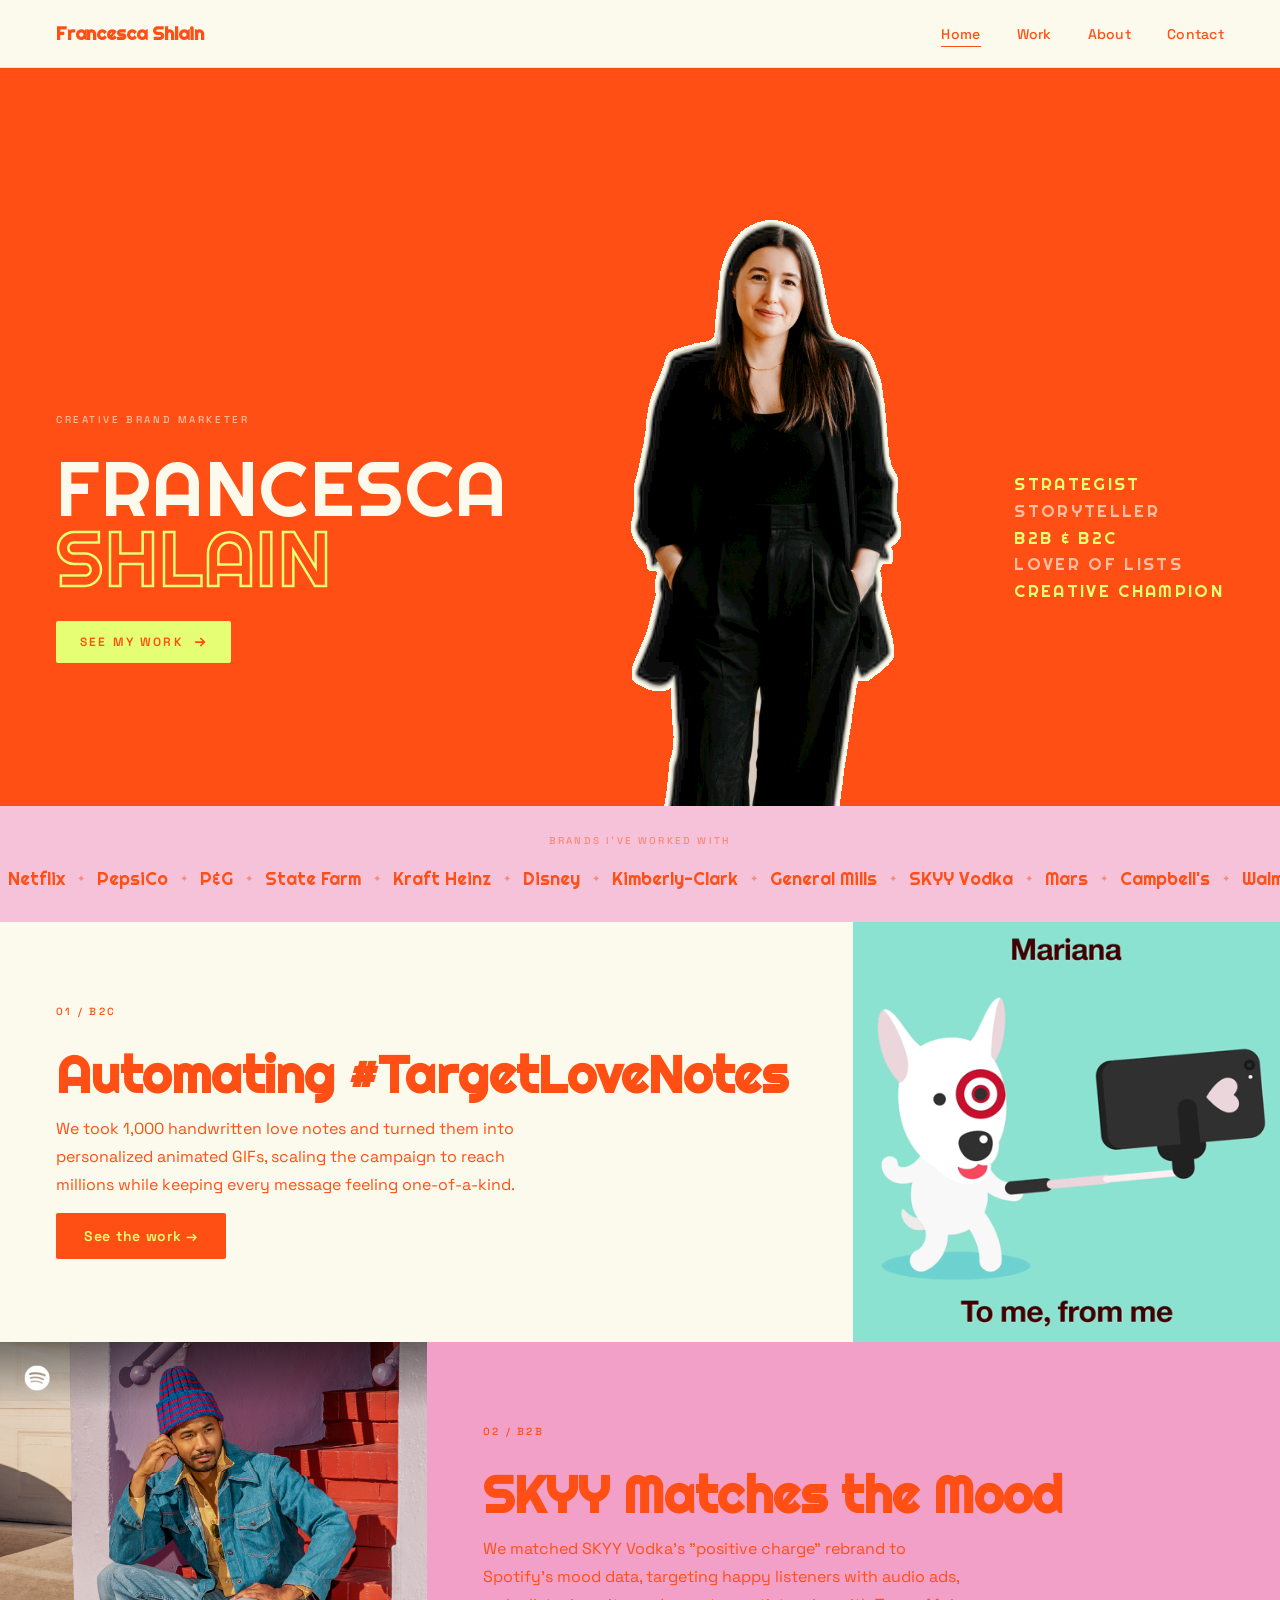
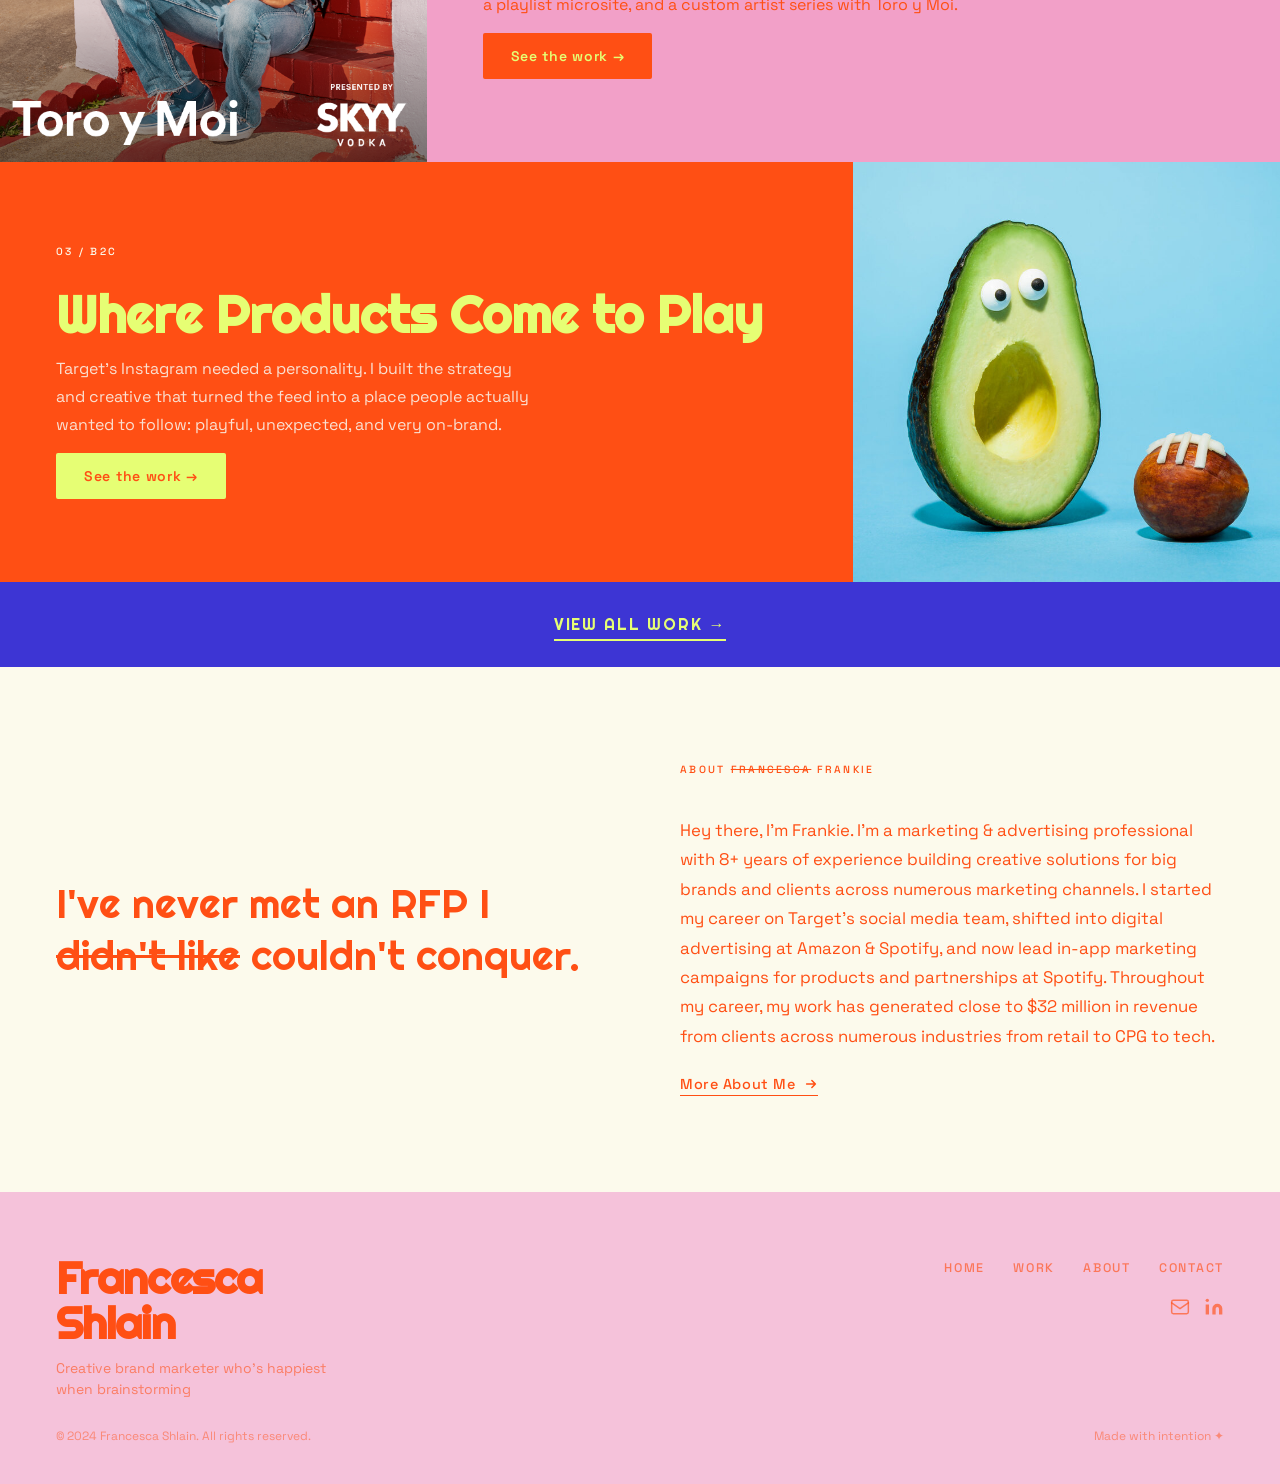
==== commit 2e1fb21a: "Remove border from second project row Co-Authored-By: Claude Sonnet 4.6 <noreply@anthropic.com>" ====
--- a/index.html
+++ b/index.html
@@ -447,7 +447,7 @@
     }
 
     .proj-row--cream  { background: var(--cream); }
-    .proj-row--sand   { background: #F2A0C8; border-top: 4px solid var(--orange); border-bottom: 4px solid var(--orange); }
+    .proj-row--sand   { background: #F2A0C8; }
     .proj-row--dark   { background: var(--near-black); }
 
     .proj-row--flip .proj-row-image { order: -1; }
